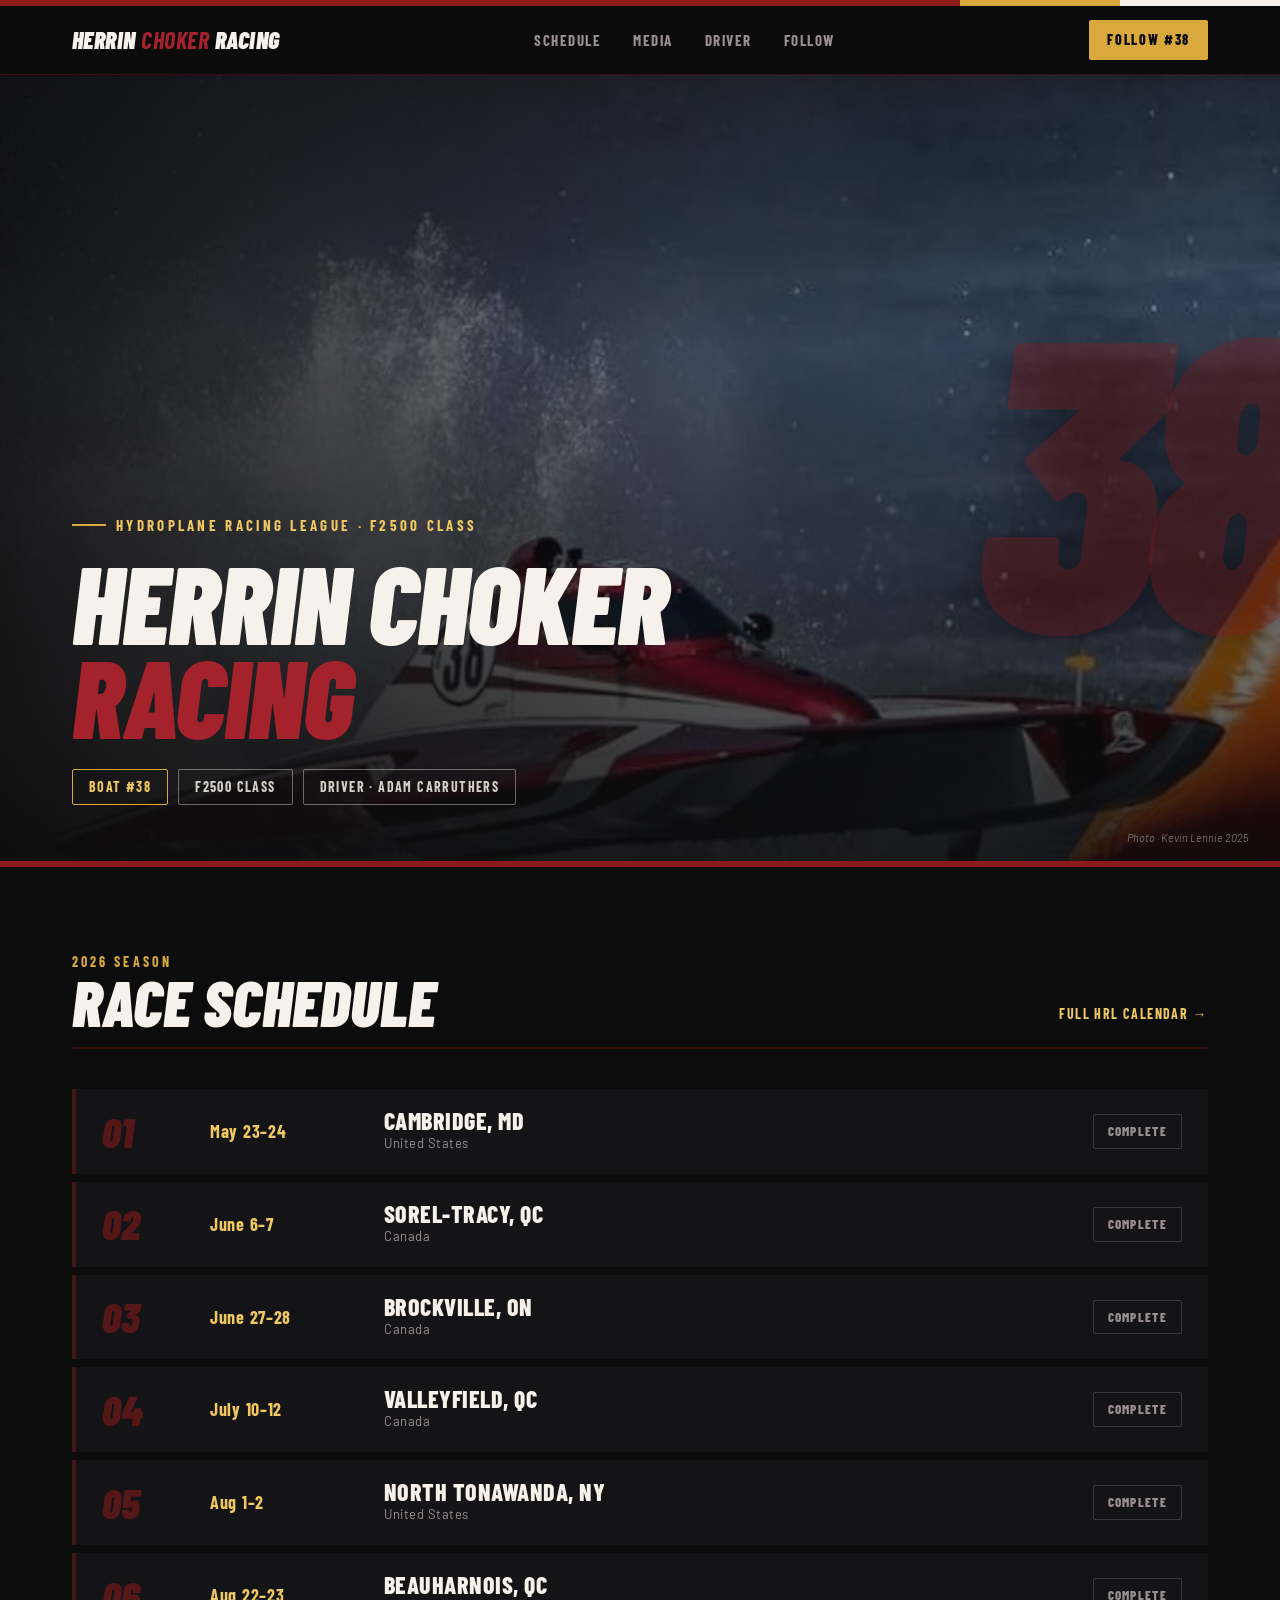
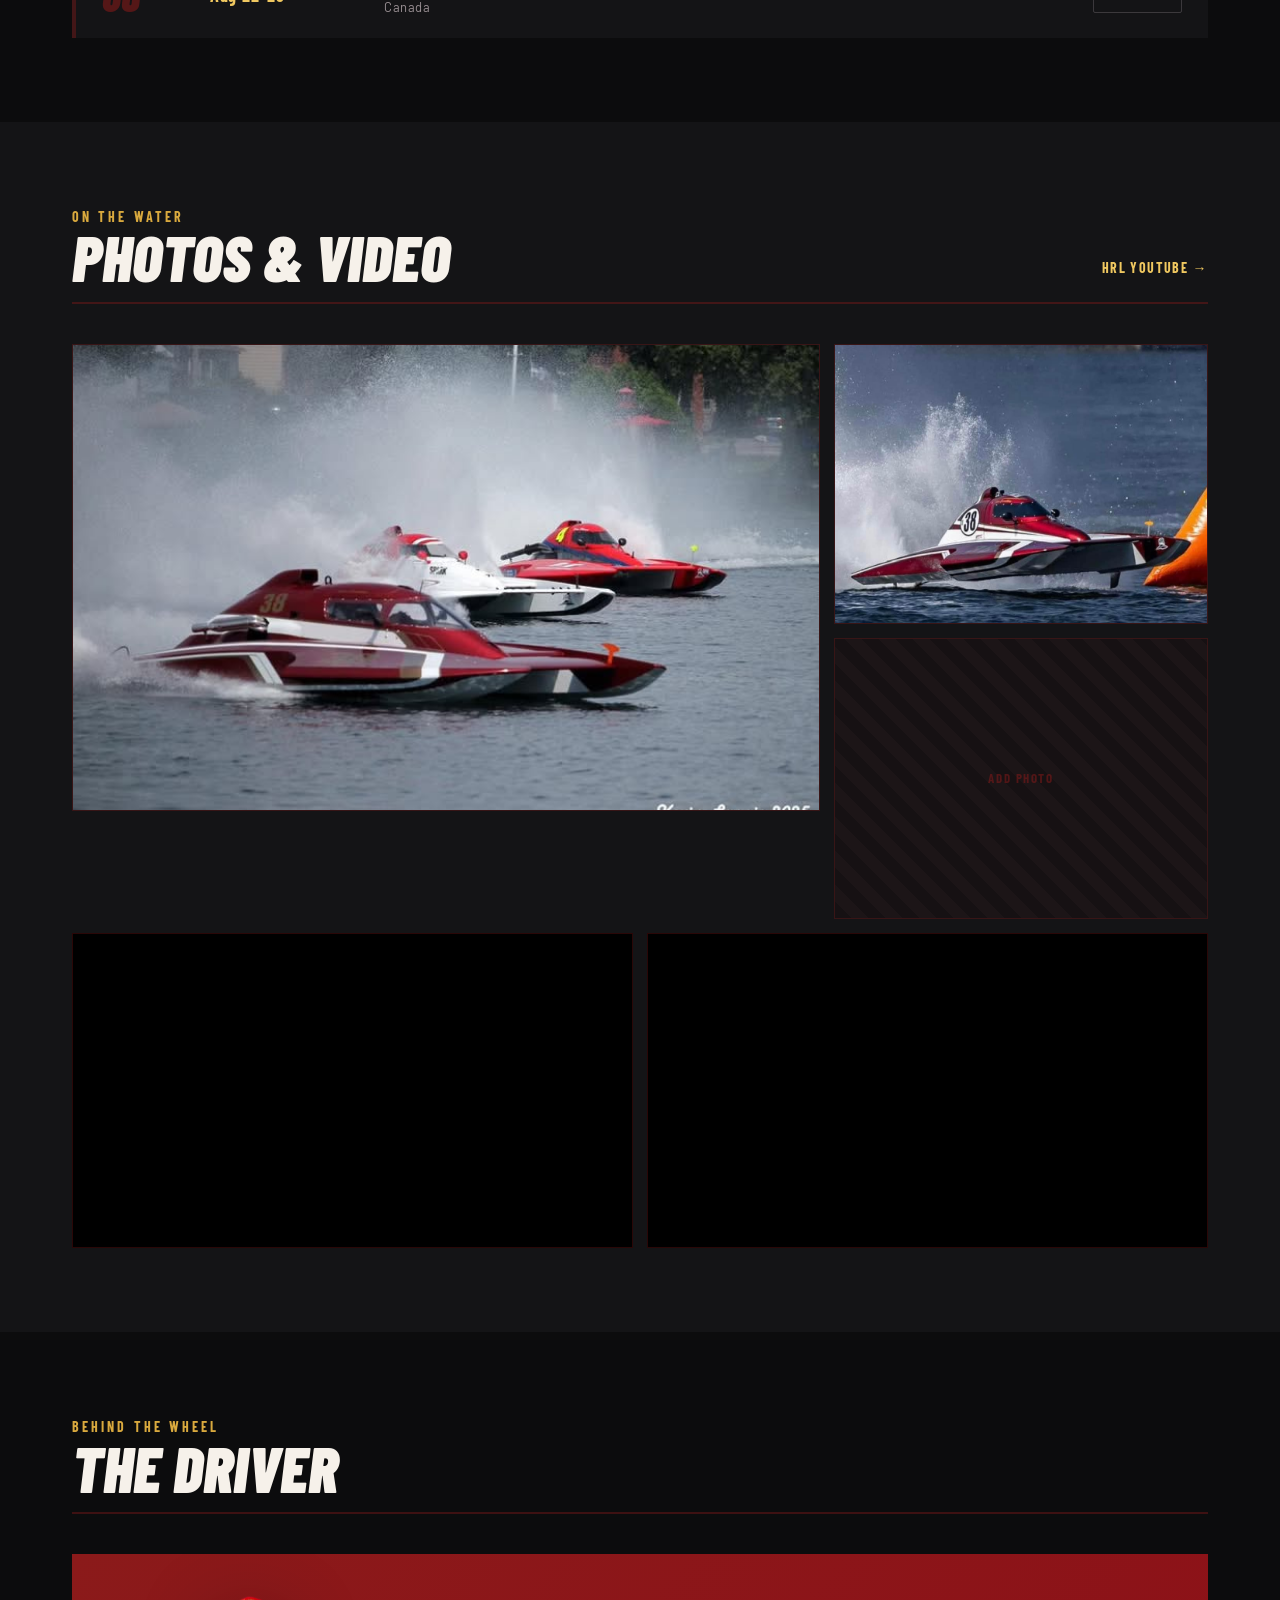
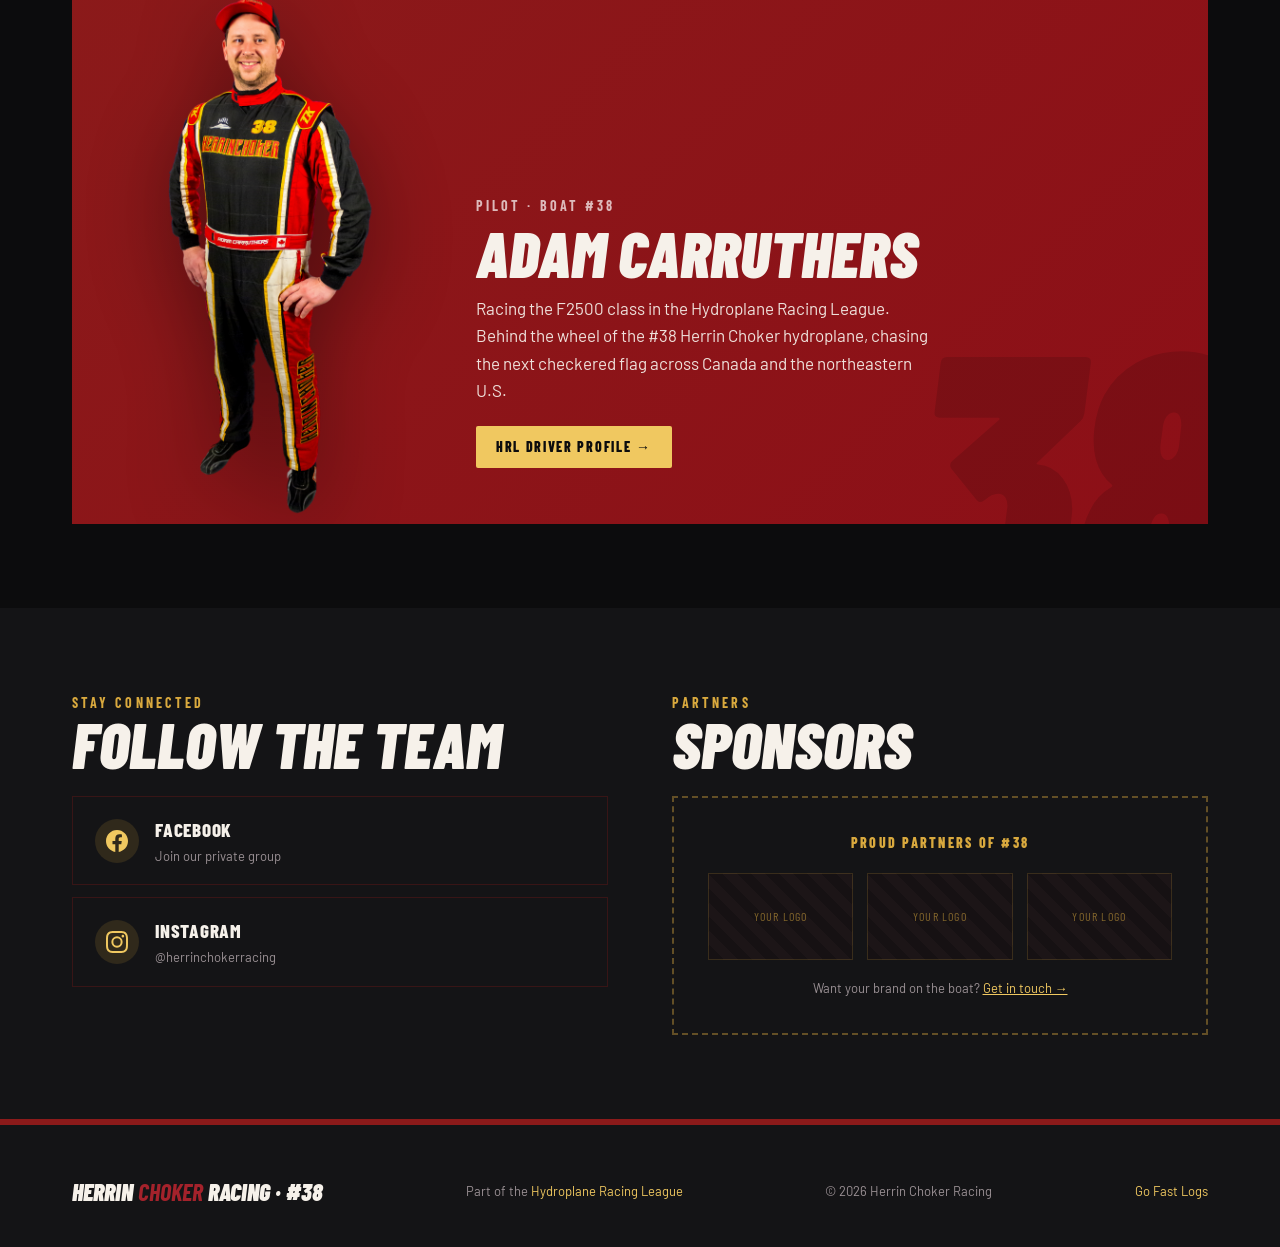
==== index.html @ 18c2d804 "Remove arrow from footer Go Fast Logs link on the team site Co-Authored-By: Claude Opus 4.8 <noreply" ====
<!DOCTYPE html>
<html lang="en">
<head>
<meta charset="UTF-8">
<meta name="viewport" content="width=device-width, initial-scale=1.0">
<meta name="description" content="Herrin Choker Racing — Boat #38, F2500 class hydroplane racing in the Hydroplane Racing League. Driver: Adam Carruthers.">
<title>Herrin Choker Racing — #38</title>
<link rel="preconnect" href="https://fonts.googleapis.com">
<link rel="preconnect" href="https://fonts.gstatic.com" crossorigin>
<link href="https://fonts.googleapis.com/css2?family=Barlow+Condensed:ital,wght@0,400;0,600;0,700;0,800;0,900;1,700;1,900&family=Barlow:wght@400;500;600;700&display=swap" rel="stylesheet">
<link rel="stylesheet" href="css/style.css">
</head>
<body>

<div class="flash"><i class="a"></i><i class="b"></i><i class="c"></i></div>

<nav>
  <div class="nav-in">
    <a href="#" class="logo">Herrin <b>Choker</b> Racing</a>
    <ul class="nav-links">
      <li><a href="#schedule">Schedule</a></li>
      <li><a href="#media">Media</a></li>
      <li><a href="#driver">Driver</a></li>
      <li><a href="#follow">Follow</a></li>
    </ul>
    <div class="nav-right">
      <a href="#follow" class="nav-cta">Follow #38</a>
      <button class="nav-burger" aria-label="Menu" aria-expanded="false">
        <span></span><span></span><span></span>
      </button>
    </div>
  </div>
</nav>

<!-- HERO -->
<header class="hero" data-screen-label="Hero">
  <div class="hero-img"></div>
  <div class="hero-num cond">38</div>
  <div class="hero-in">
    <p class="eyebrow">Hydroplane Racing League · F2500 Class</p>
    <h1 class="hero-title cond">Herrin Choker<br><span class="l2">Racing</span></h1>
    <div class="hero-tags">
      <span class="tag g">Boat #38</span>
      <span class="tag w">F2500 Class</span>
      <span class="tag w">Driver · Adam Carruthers</span>
    </div>
  </div>
  <span class="credit">Photo · Kevin Lennie 2025</span>
</header>

<!-- NEXT RACE BAR — populated by js/main.js from the schedule below -->
<div class="nextbar" hidden>
  <div class="nextbar-in">
    <span class="lbl">Race Weekend</span>
    <span class="race cond" data-nextbar="race"></span>
    <span class="when cond" data-nextbar="when"></span>
    <span class="live"><span class="dot"></span><span data-nextbar="status">Live Now</span></span>
  </div>
</div>

<!-- SCHEDULE -->
<section id="schedule" data-screen-label="Schedule">
  <div class="wrap">
    <div class="sec-head">
      <div>
        <div class="sec-kicker">2026 Season</div>
        <h2 class="sec-title cond">Race Schedule</h2>
      </div>
      <a href="https://hrlhydroplane.com/en/calendrier/" target="_blank" class="sec-link">Full HRL Calendar →</a>
    </div>
    <div class="sched">
      <div class="row" data-start="2026-05-23" data-end="2026-05-24" data-city="Cambridge, MD" data-region="United States">
        <span class="rnum cond">01</span>
        <span class="rdate cond">May 23–24</span>
        <div><div class="rcity cond">Cambridge, MD</div><div class="rregion">United States</div></div>
        <span class="rbadge b-done">Complete</span>
      </div>
      <div class="row" data-start="2026-06-06" data-end="2026-06-07" data-city="Sorel-Tracy Grand Prix" data-region="Québec, Canada">
        <span class="rnum cond">02</span>
        <span class="rdate cond">June 6–7</span>
        <div><div class="rcity cond">Sorel-Tracy, QC</div><div class="rregion">Canada</div></div>
        <span class="rbadge b-up">Upcoming</span>
      </div>
      <div class="row" data-start="2026-06-27" data-end="2026-06-28" data-city="Brockville, ON" data-region="Canada">
        <span class="rnum cond">03</span>
        <span class="rdate cond">June 27–28</span>
        <div><div class="rcity cond">Brockville, ON</div><div class="rregion">Canada</div></div>
        <span class="rbadge b-up">Upcoming</span>
      </div>
      <div class="row" data-start="2026-07-10" data-end="2026-07-12" data-city="Valleyfield, QC" data-region="Canada">
        <span class="rnum cond">04</span>
        <span class="rdate cond">July 10–12</span>
        <div><div class="rcity cond">Valleyfield, QC</div><div class="rregion">Canada</div></div>
        <span class="rbadge b-up">Upcoming</span>
      </div>
      <div class="row" data-start="2026-08-01" data-end="2026-08-02" data-city="North Tonawanda, NY" data-region="United States">
        <span class="rnum cond">05</span>
        <span class="rdate cond">Aug 1–2</span>
        <div><div class="rcity cond">North Tonawanda, NY</div><div class="rregion">United States</div></div>
        <span class="rbadge b-up">Upcoming</span>
      </div>
      <div class="row" data-start="2026-08-22" data-end="2026-08-23" data-city="Beauharnois, QC" data-region="Canada">
        <span class="rnum cond">06</span>
        <span class="rdate cond">Aug 22–23</span>
        <div><div class="rcity cond">Beauharnois, QC</div><div class="rregion">Canada</div></div>
        <span class="rbadge b-up">Upcoming</span>
      </div>
    </div>
  </div>
</section>

<!-- MEDIA -->
<section id="media" style="background:var(--ink);" data-screen-label="Media">
  <div class="wrap">
    <div class="sec-head">
      <div>
        <div class="sec-kicker">On The Water</div>
        <h2 class="sec-title cond">Photos &amp; Video</h2>
      </div>
      <a href="https://www.youtube.com/@HydroplaneRacingLeague" target="_blank" class="sec-link">HRL YouTube →</a>
    </div>
    <div class="media-grid">
      <div class="frame big">
        <img src="images/photo1.jpg" alt="Boat #38 racing">
      </div>
      <div class="stack">
        <div class="frame sm"><img src="images/photo2.jpg" alt="Boat #38 airborne"></div>
        <div class="frame sm"><div class="ph">Add Photo</div></div>
      </div>
    </div>
    <div class="vids">
      <div class="vid"><iframe src="https://www.youtube.com/embed/cHhYoKfPl_M" title="HRL 2025 Recap" allowfullscreen loading="lazy"></iframe></div>
      <div class="vid"><iframe src="https://www.youtube.com/embed/I7REflkUfHI" title="HRL 2025 Highlights" allowfullscreen loading="lazy"></iframe></div>
    </div>
  </div>
</section>

<!-- DRIVER -->
<section id="driver" data-screen-label="Driver">
  <div class="wrap">
    <div class="sec-head">
      <div>
        <div class="sec-kicker">Behind The Wheel</div>
        <h2 class="sec-title cond">The Driver</h2>
      </div>
    </div>
    <div class="driver">
      <div class="driver-photo"><img src="images/Adam-Carruthers.png" alt="Adam Carruthers"></div>
      <div class="driver-info">
        <div class="dk">Pilot · Boat #38</div>
        <div class="dn cond">Adam Carruthers</div>
        <p>Racing the F2500 class in the Hydroplane Racing League. Behind the wheel of the #38 Herrin Choker hydroplane, chasing the next checkered flag across Canada and the northeastern U.S.</p>
        <a href="https://hrlhydroplane.com/en/les-pilotes/adam-carruthers/" target="_blank" class="dlink">HRL Driver Profile →</a>
      </div>
    </div>
  </div>
</section>

<!-- FOLLOW + SPONSORS -->
<section id="follow" style="background:var(--ink);" data-screen-label="Follow">
  <div class="wrap">
    <div class="split">
      <div>
        <div class="sec-kicker">Stay Connected</div>
        <h2 class="sec-title cond" style="margin-bottom:24px;">Follow The Team</h2>
        <div class="social-cards">
          <a href="https://www.facebook.com/groups/2176776669021688" target="_blank" class="scard">
            <span class="sico"><svg width="22" height="22" viewBox="0 0 24 24" fill="#f0c860"><path d="M24 12.073c0-6.627-5.373-12-12-12s-12 5.373-12 12c0 5.99 4.388 10.954 10.125 11.854v-8.385H7.078v-3.47h3.047V9.43c0-3.007 1.792-4.669 4.533-4.669 1.312 0 2.686.235 2.686.235v2.953H15.83c-1.491 0-1.956.925-1.956 1.874v2.25h3.328l-.532 3.47h-2.796v8.385C19.612 23.027 24 18.062 24 12.073z"/></svg></span>
            <div><div class="sname">Facebook</div><div class="scta">Join our private group</div></div>
          </a>
          <a href="https://www.instagram.com/herrinchokerracing/" target="_blank" class="scard">
            <span class="sico"><svg width="22" height="22" viewBox="0 0 24 24" fill="#f0c860"><path d="M12 2.163c3.204 0 3.584.012 4.85.07 3.252.148 4.771 1.691 4.919 4.919.058 1.265.069 1.645.069 4.849 0 3.205-.012 3.584-.069 4.849-.149 3.225-1.664 4.771-4.919 4.919-1.266.058-1.644.07-4.85.07-3.204 0-3.584-.012-4.849-.07-3.26-.149-4.771-1.699-4.919-4.92-.058-1.265-.07-1.644-.07-4.849 0-3.204.013-3.583.07-4.849.149-3.227 1.664-4.771 4.919-4.919 1.266-.057 1.645-.069 4.849-.069zM12 0C8.741 0 8.333.014 7.053.072 2.695.272.273 2.69.073 7.052.014 8.333 0 8.741 0 12c0 3.259.014 3.668.072 4.948.2 4.358 2.618 6.78 6.98 6.98C8.333 23.986 8.741 24 12 24c3.259 0 3.668-.014 4.948-.072 4.354-.2 6.782-2.618 6.979-6.98.059-1.28.073-1.689.073-4.948 0-3.259-.014-3.667-.072-4.947-.196-4.354-2.617-6.78-6.979-6.98C15.668.014 15.259 0 12 0zm0 5.838a6.162 6.162 0 100 12.324 6.162 6.162 0 000-12.324zM12 16a4 4 0 110-8 4 4 0 010 8zm6.406-11.845a1.44 1.44 0 100 2.881 1.44 1.44 0 000-2.881z"/></svg></span>
            <div><div class="sname">Instagram</div><div class="scta">@herrinchokerracing</div></div>
          </a>
        </div>
      </div>
      <div>
        <div class="sec-kicker">Partners</div>
        <h2 class="sec-title cond" style="margin-bottom:24px;">Sponsors</h2>
        <div class="sponsor-box">
          <div class="sk">Proud Partners of #38</div>
          <div class="sponsor-slots">
            <div class="slot">Your Logo</div>
            <div class="slot">Your Logo</div>
            <div class="slot">Your Logo</div>
          </div>
          <p class="sp-note">Want your brand on the boat? <a href="#follow">Get in touch →</a></p>
        </div>
      </div>
    </div>
  </div>
</section>

<footer>
  <div class="wrap foot">
    <div class="fl cond">Herrin <b>Choker</b> Racing · #38</div>
    <div class="fm">Part of the <a href="https://hrlhydroplane.com/en/" target="_blank">Hydroplane Racing League</a></div>
    <div class="fm">© 2026 Herrin Choker Racing</div>
    <div class="fm"><a href="/log/" title="Go Fast Logs — boat #38 ECU data">Go Fast Logs</a></div>
  </div>
</footer>

<script src="js/main.js" defer></script>
</body>
</html>
---- css/style.css ----
:root{
  --red:#8b1a1a;
  --red-bright:#a4222b;
  --black:#0c0c0d;
  --ink:#141416;
  --gold:#d9a93e;
  --gold-lt:#f0c860;
  --cream:#f6f1ea;
  --muted:#9a9094;
}
*,*::before,*::after{box-sizing:border-box;margin:0;padding:0;}
html{scroll-behavior:smooth;}
body{background:var(--black);color:var(--cream);font-family:'Barlow',sans-serif;font-size:16px;line-height:1.6;overflow-x:hidden;}
.cond{font-family:'Barlow Condensed',sans-serif;}
img{display:block;max-width:100%;}
a{color:inherit;}
.wrap{max-width:1200px;margin:0 auto;padding:0 32px;}

/* speed-stripe accent used throughout */
.flash{height:6px;display:flex;}
.flash i{display:block;}
.flash .a{background:var(--red);flex:6;}
.flash .b{background:var(--gold);flex:1;}
.flash .c{background:var(--cream);flex:1;}

/* ── NAV ── */
nav{position:sticky;top:0;z-index:50;background:rgba(12,12,13,.82);backdrop-filter:blur(12px);border-bottom:1px solid rgba(139,26,26,.35);}
.nav-in{max-width:1200px;margin:0 auto;padding:0 32px;height:68px;display:flex;align-items:center;justify-content:space-between;}
.logo{font-family:'Barlow Condensed',sans-serif;font-weight:900;font-style:italic;font-size:24px;letter-spacing:.02em;text-transform:uppercase;text-decoration:none;color:var(--cream);}
.logo b{color:var(--red-bright);}
.nav-links{display:flex;gap:4px;list-style:none;}
.nav-links a{font-family:'Barlow Condensed',sans-serif;font-weight:700;font-size:15px;letter-spacing:.1em;text-transform:uppercase;color:var(--muted);text-decoration:none;padding:8px 14px;transition:color .15s;}
.nav-links a:hover{color:var(--gold-lt);}
.nav-right{display:flex;align-items:center;gap:14px;}
.nav-cta{font-family:'Barlow Condensed',sans-serif;font-weight:800;font-size:14px;letter-spacing:.12em;text-transform:uppercase;color:var(--black);background:var(--gold);padding:9px 18px;border-radius:2px;text-decoration:none;}

/* ── HAMBURGER ── */
.nav-burger{display:none;flex-direction:column;justify-content:center;gap:5px;background:none;border:none;cursor:pointer;padding:4px 2px;flex-shrink:0;}
.nav-burger span{display:block;width:24px;height:2px;background:var(--cream);border-radius:1px;transition:opacity .2s,transform .25s;transform-origin:center;}
nav.nav-open .nav-burger span:nth-child(1){transform:translateY(7px) rotate(45deg);}
nav.nav-open .nav-burger span:nth-child(2){opacity:0;}
nav.nav-open .nav-burger span:nth-child(3){transform:translateY(-7px) rotate(-45deg);}

/* ── HERO ── */
.hero{position:relative;min-height:88vh;display:flex;align-items:flex-end;overflow:hidden;border-bottom:6px solid var(--red);}
.hero-img{position:absolute;inset:0;background:url('../images/photo2.jpg') center 38%/cover;}
.hero-img::after{content:"";position:absolute;inset:0;background:linear-gradient(180deg,rgba(12,12,13,.55) 0%,rgba(12,12,13,.15) 35%,rgba(12,12,13,.85) 100%);}
.hero-img::before{content:"";position:absolute;inset:0;background:linear-gradient(90deg,rgba(12,12,13,.9) 0%,rgba(12,12,13,.25) 55%,transparent 100%);z-index:1;}
.hero-num{position:absolute;right:-2vw;top:50%;transform:translateY(-50%);font-family:'Barlow Condensed',sans-serif;font-style:italic;font-weight:900;font-size:46vh;line-height:.7;color:rgba(139,26,26,.32);z-index:1;letter-spacing:-.04em;text-shadow:0 0 60px rgba(0,0,0,.5);}
.hero-in{position:relative;z-index:2;width:100%;max-width:1200px;margin:0 auto;padding:0 32px 56px;}
.eyebrow{display:inline-flex;align-items:center;gap:10px;font-family:'Barlow Condensed',sans-serif;font-weight:700;font-size:15px;letter-spacing:.22em;text-transform:uppercase;color:var(--gold-lt);margin-bottom:18px;}
.eyebrow::before{content:"";width:34px;height:2px;background:var(--gold);}
.hero-title{font-family:'Barlow Condensed',sans-serif;font-weight:900;font-style:italic;font-size:clamp(56px,8.5vw,128px);line-height:.86;text-transform:uppercase;letter-spacing:-.01em;}
.hero-title .l2{color:var(--red-bright);}
.hero-tags{display:flex;gap:10px;flex-wrap:wrap;margin-top:26px;}
.tag{font-family:'Barlow Condensed',sans-serif;font-weight:700;font-size:14px;letter-spacing:.1em;text-transform:uppercase;padding:6px 16px;border:1.5px solid;border-radius:2px;}
.tag.g{border-color:var(--gold);color:var(--gold-lt);}
.tag.w{border-color:rgba(246,241,234,.4);color:rgba(246,241,234,.85);}
.credit{position:absolute;right:32px;bottom:14px;z-index:2;font-size:11px;font-style:italic;color:rgba(246,241,234,.45);}

/* ── NEXT RACE BAR ── */
.nextbar{background:var(--red);color:var(--cream);}
.nextbar[hidden]{display:none;}
.nextbar-in{max-width:1200px;margin:0 auto;padding:22px 32px;display:flex;align-items:center;gap:32px;flex-wrap:wrap;}
.nextbar .lbl{font-family:'Barlow Condensed',sans-serif;font-weight:800;font-size:14px;letter-spacing:.2em;text-transform:uppercase;color:rgba(255,255,255,.7);}
.nextbar .race{font-family:'Barlow Condensed',sans-serif;font-weight:900;font-style:italic;font-size:30px;text-transform:uppercase;line-height:1;}
.nextbar .when{font-family:'Barlow Condensed',sans-serif;font-weight:700;font-size:18px;letter-spacing:.04em;color:var(--gold-lt);}
.nextbar .live{margin-left:auto;display:flex;align-items:center;gap:10px;font-family:'Barlow Condensed',sans-serif;font-weight:800;font-size:14px;letter-spacing:.16em;text-transform:uppercase;background:var(--black);color:var(--cream);padding:8px 16px;border-radius:2px;}
.nextbar .live.is-next{background:rgba(0,0,0,.35);}
.nextbar .live.is-next .dot{animation:none;background:var(--gold-lt);box-shadow:none;}
.dot{width:9px;height:9px;border-radius:50%;background:var(--gold-lt);box-shadow:0 0 0 0 rgba(240,200,96,.7);animation:pulse 1.6s infinite;}
@keyframes pulse{0%{box-shadow:0 0 0 0 rgba(240,200,96,.6);}70%{box-shadow:0 0 0 10px rgba(240,200,96,0);}100%{box-shadow:0 0 0 0 rgba(240,200,96,0);}}
@media(prefers-reduced-motion:reduce){.dot{animation:none;}}

/* ── SECTION SCAFFOLD ── */
section{padding:84px 0;}
.sec-head{display:flex;align-items:flex-end;justify-content:space-between;gap:24px;margin-bottom:40px;border-bottom:2px solid rgba(139,26,26,.4);padding-bottom:16px;}
.sec-kicker{font-family:'Barlow Condensed',sans-serif;font-weight:700;font-size:14px;letter-spacing:.22em;text-transform:uppercase;color:var(--gold);}
.sec-title{font-family:'Barlow Condensed',sans-serif;font-weight:900;font-style:italic;font-size:clamp(38px,5vw,68px);line-height:.9;text-transform:uppercase;}
.sec-link{font-family:'Barlow Condensed',sans-serif;font-weight:700;font-size:14px;letter-spacing:.1em;text-transform:uppercase;color:var(--gold-lt);text-decoration:none;white-space:nowrap;padding-bottom:6px;}
.sec-link:hover{color:var(--cream);}

/* ── SCHEDULE ── */
.sched{display:flex;flex-direction:column;gap:8px;}
.row{display:grid;grid-template-columns:84px 150px 1fr auto;align-items:center;gap:24px;padding:20px 26px;background:var(--ink);border-left:4px solid rgba(139,26,26,.4);transition:transform .15s,border-color .15s,background .15s;}
.row:hover{transform:translateX(6px);border-left-color:var(--gold);background:#1b1416;}
.row.live{background:linear-gradient(90deg,rgba(139,26,26,.25),rgba(20,20,22,.4));border-left-color:var(--red-bright);}
.rnum{font-family:'Barlow Condensed',sans-serif;font-weight:900;font-style:italic;font-size:42px;line-height:.8;color:rgba(139,26,26,.55);}
.row.live .rnum{color:var(--red-bright);}
.rdate{font-family:'Barlow Condensed',sans-serif;font-weight:700;font-size:18px;letter-spacing:.04em;color:var(--gold-lt);}
.rcity{font-family:'Barlow Condensed',sans-serif;font-weight:800;font-size:24px;text-transform:uppercase;letter-spacing:.02em;line-height:1;}
.rregion{font-size:13px;color:var(--muted);letter-spacing:.04em;}
.rbadge{font-family:'Barlow Condensed',sans-serif;font-weight:800;font-size:13px;letter-spacing:.1em;text-transform:uppercase;padding:6px 14px;border-radius:2px;white-space:nowrap;}
.b-live{background:var(--red-bright);color:#fff;}
.b-up{border:1.5px solid rgba(217,169,62,.5);color:var(--gold-lt);}
.b-done{border:1.5px solid rgba(154,144,148,.3);color:var(--muted);}

/* ── MEDIA ── */
.media-grid{display:grid;grid-template-columns:2fr 1fr;gap:14px;}
.frame{position:relative;overflow:hidden;background:var(--ink);border:1px solid rgba(139,26,26,.3);}
.frame img{width:100%;height:100%;object-fit:cover;transition:transform .5s ease;}
.frame:hover img{transform:scale(1.05);}
.frame.big{aspect-ratio:16/10;}
.stack{display:grid;gap:14px;}
.frame.sm{aspect-ratio:4/3;}
.ph{display:flex;align-items:center;justify-content:center;height:100%;font-family:'Barlow Condensed',sans-serif;font-weight:700;letter-spacing:.12em;text-transform:uppercase;font-size:13px;color:rgba(139,26,26,.5);background:repeating-linear-gradient(45deg,#161113,#161113 12px,#1c1517 12px,#1c1517 24px);}
.vids{display:grid;grid-template-columns:1fr 1fr;gap:14px;margin-top:14px;}
.vid{aspect-ratio:16/9;border:1px solid rgba(139,26,26,.3);background:#000;overflow:hidden;}
.vid iframe{width:100%;height:100%;border:0;}

/* ── DRIVER ── */
.driver{display:grid;grid-template-columns:380px 1fr;gap:0;align-items:end;background:linear-gradient(135deg,var(--red) 0%,#8d0f17 100%);position:relative;overflow:hidden;}
.driver::before{content:"38";position:absolute;right:-30px;bottom:-80px;font-family:'Barlow Condensed',sans-serif;font-style:italic;font-weight:900;font-size:380px;color:rgba(0,0,0,.13);line-height:.7;}
.driver-photo{position:relative;z-index:1;align-self:end;}
.driver-photo img{width:100%;height:auto;object-fit:contain;filter:drop-shadow(0 20px 40px rgba(0,0,0,.4));}
.driver-info{position:relative;z-index:1;padding:56px 56px 56px 24px;}
.driver-info .dk{font-family:'Barlow Condensed',sans-serif;font-weight:700;font-size:14px;letter-spacing:.22em;text-transform:uppercase;color:rgba(255,255,255,.7);}
.driver-info .dn{font-family:'Barlow Condensed',sans-serif;font-weight:900;font-style:italic;font-size:clamp(44px,5vw,76px);line-height:.9;text-transform:uppercase;margin:6px 0 14px;}
.driver-info p{max-width:46ch;color:rgba(246,241,234,.92);font-size:17px;}
.driver-info .dlink{display:inline-block;margin-top:22px;font-family:'Barlow Condensed',sans-serif;font-weight:800;font-size:14px;letter-spacing:.12em;text-transform:uppercase;color:var(--black);background:var(--gold-lt);padding:10px 20px;border-radius:2px;text-decoration:none;}

/* ── SOCIAL + SPONSORS ── */
.split{display:grid;grid-template-columns:1fr 1fr;gap:64px;align-items:start;}
.social-cards{display:grid;gap:12px;margin-top:8px;}
.scard{display:flex;align-items:center;gap:16px;padding:18px 22px;background:var(--ink);border:1px solid rgba(139,26,26,.3);text-decoration:none;transition:border-color .15s,background .15s;}
.scard:hover{border-color:var(--gold);background:#1b1416;}
.sico{width:44px;height:44px;border-radius:50%;display:flex;align-items:center;justify-content:center;flex-shrink:0;background:rgba(217,169,62,.14);}
.sname{font-family:'Barlow Condensed',sans-serif;font-weight:800;font-size:19px;text-transform:uppercase;letter-spacing:.04em;}
.scta{font-size:13px;color:var(--muted);}
.sponsor-box{border:2px dashed rgba(217,169,62,.4);padding:34px;text-align:center;}
.sponsor-box .sk{font-family:'Barlow Condensed',sans-serif;font-weight:800;letter-spacing:.16em;text-transform:uppercase;color:var(--gold);font-size:14px;margin-bottom:18px;}
.sponsor-slots{display:grid;grid-template-columns:repeat(3,1fr);gap:14px;}
.slot{aspect-ratio:5/3;background:repeating-linear-gradient(45deg,#161113,#161113 10px,#1c1517 10px,#1c1517 20px);display:flex;align-items:center;justify-content:center;font-family:'Barlow Condensed',sans-serif;font-size:12px;letter-spacing:.1em;text-transform:uppercase;color:rgba(217,169,62,.55);border:1px solid rgba(217,169,62,.18);}
.sponsor-box .sp-note{margin-top:18px;font-size:13px;color:var(--muted);}
.sponsor-box .sp-note a{color:var(--gold-lt);}

/* ── FOOTER ── */
footer{border-top:6px solid var(--red);background:var(--ink);padding:48px 0 36px;}
.foot{display:flex;align-items:center;justify-content:space-between;flex-wrap:wrap;gap:18px;}
.foot .fl{font-family:'Barlow Condensed',sans-serif;font-weight:900;font-style:italic;font-size:24px;text-transform:uppercase;}
.foot .fl b{color:var(--red-bright);}
.foot .fm{font-size:13px;color:var(--muted);}
.foot .fm a{color:var(--gold-lt);text-decoration:none;}

@media(max-width:860px){
  .nav-links{display:none;}
  .nav-cta{display:none;}
  .nav-burger{display:flex;}
  nav.nav-open .nav-links{
    display:flex;flex-direction:column;position:absolute;top:68px;left:0;right:0;
    background:rgba(12,12,13,.97);backdrop-filter:blur(12px);
    border-bottom:1px solid rgba(139,26,26,.35);padding:.5rem 0 1rem;z-index:49;
  }
  nav.nav-open .nav-links li{width:100%;}
  nav.nav-open .nav-links a{display:block;padding:.7rem 32px;font-size:16px;border-bottom:1px solid rgba(139,26,26,.18);}
  nav.nav-open .nav-links li:last-child a{border-bottom:none;}
  .hero-num{font-size:34vh;right:-6vw;}
  .nextbar .live{margin-left:0;}
  .media-grid{grid-template-columns:1fr;}
  .vids{grid-template-columns:1fr;}
  .driver{grid-template-columns:1fr;}
  .driver-photo{max-width:280px;margin:0 auto;}
  .driver-info{padding:24px;}
  .split{grid-template-columns:1fr;gap:40px;}
  .row{grid-template-columns:60px 1fr auto;}
  .rdate{display:none;}
}
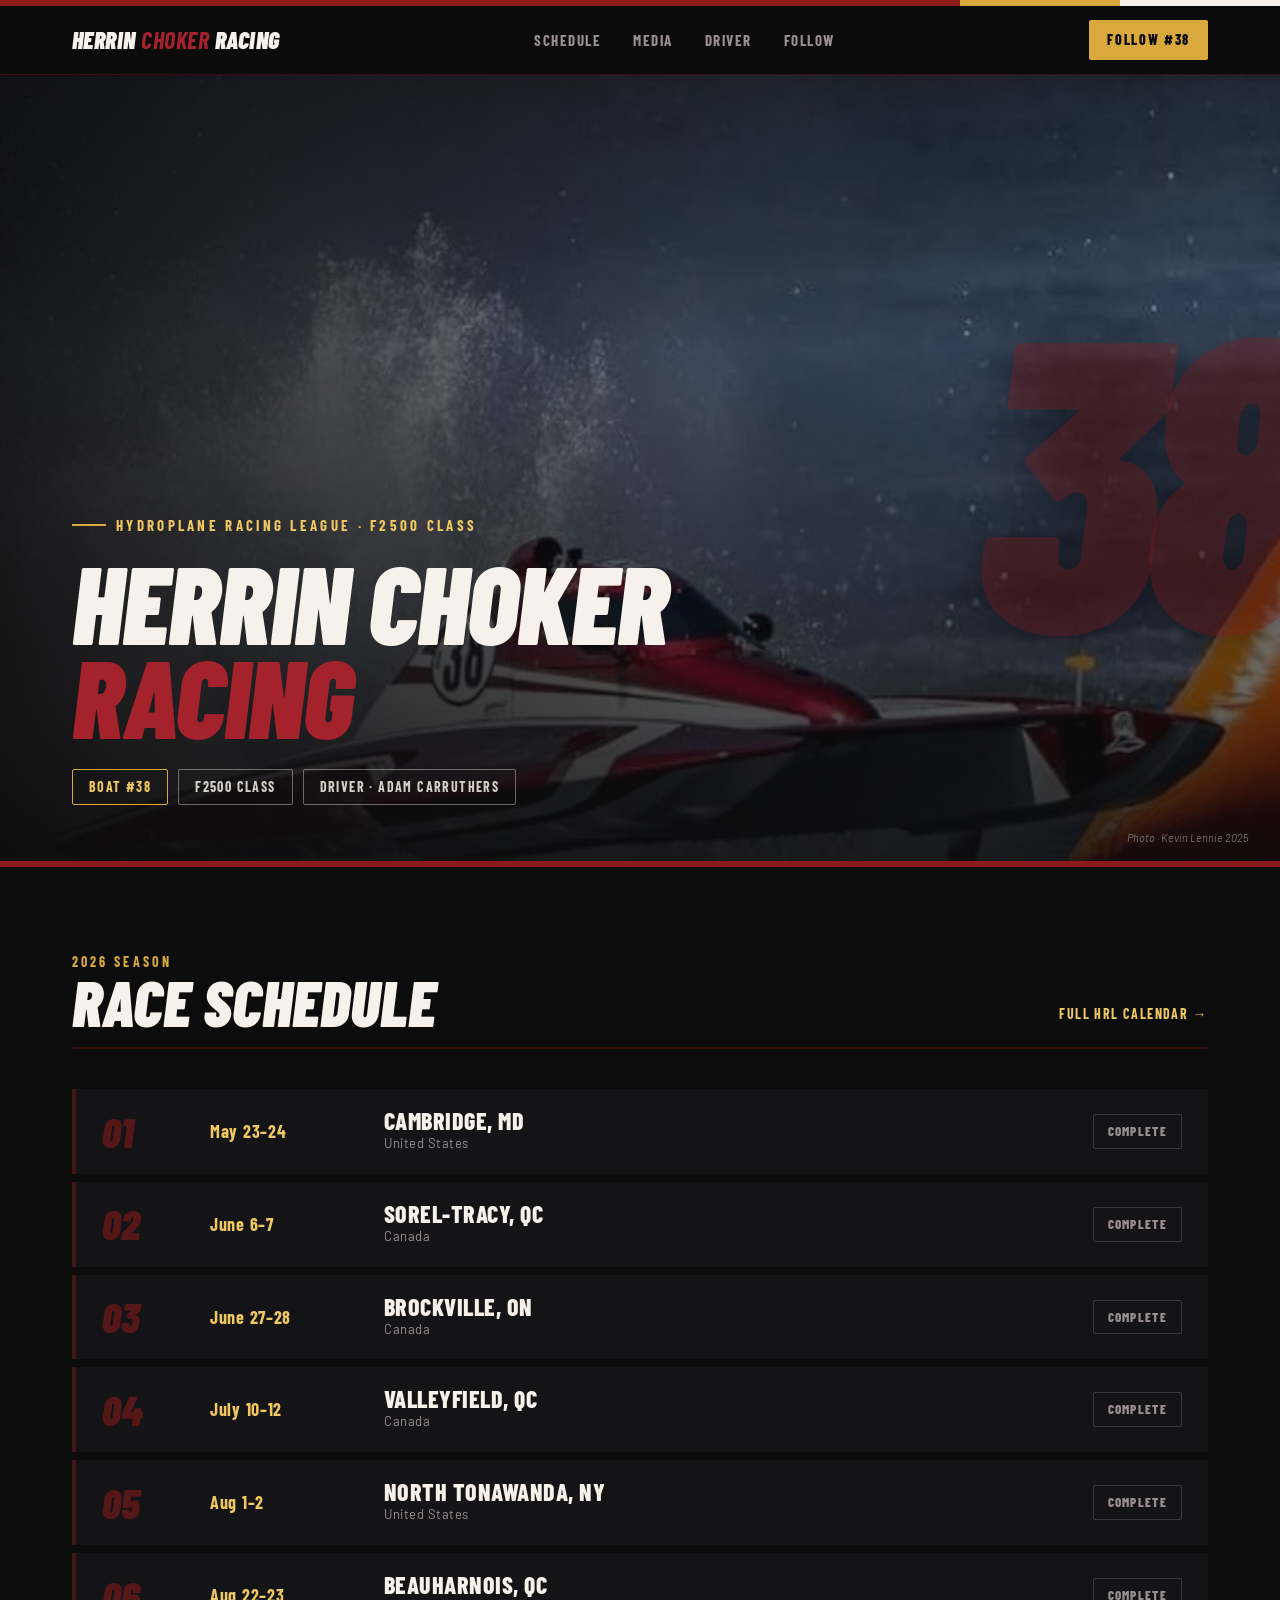
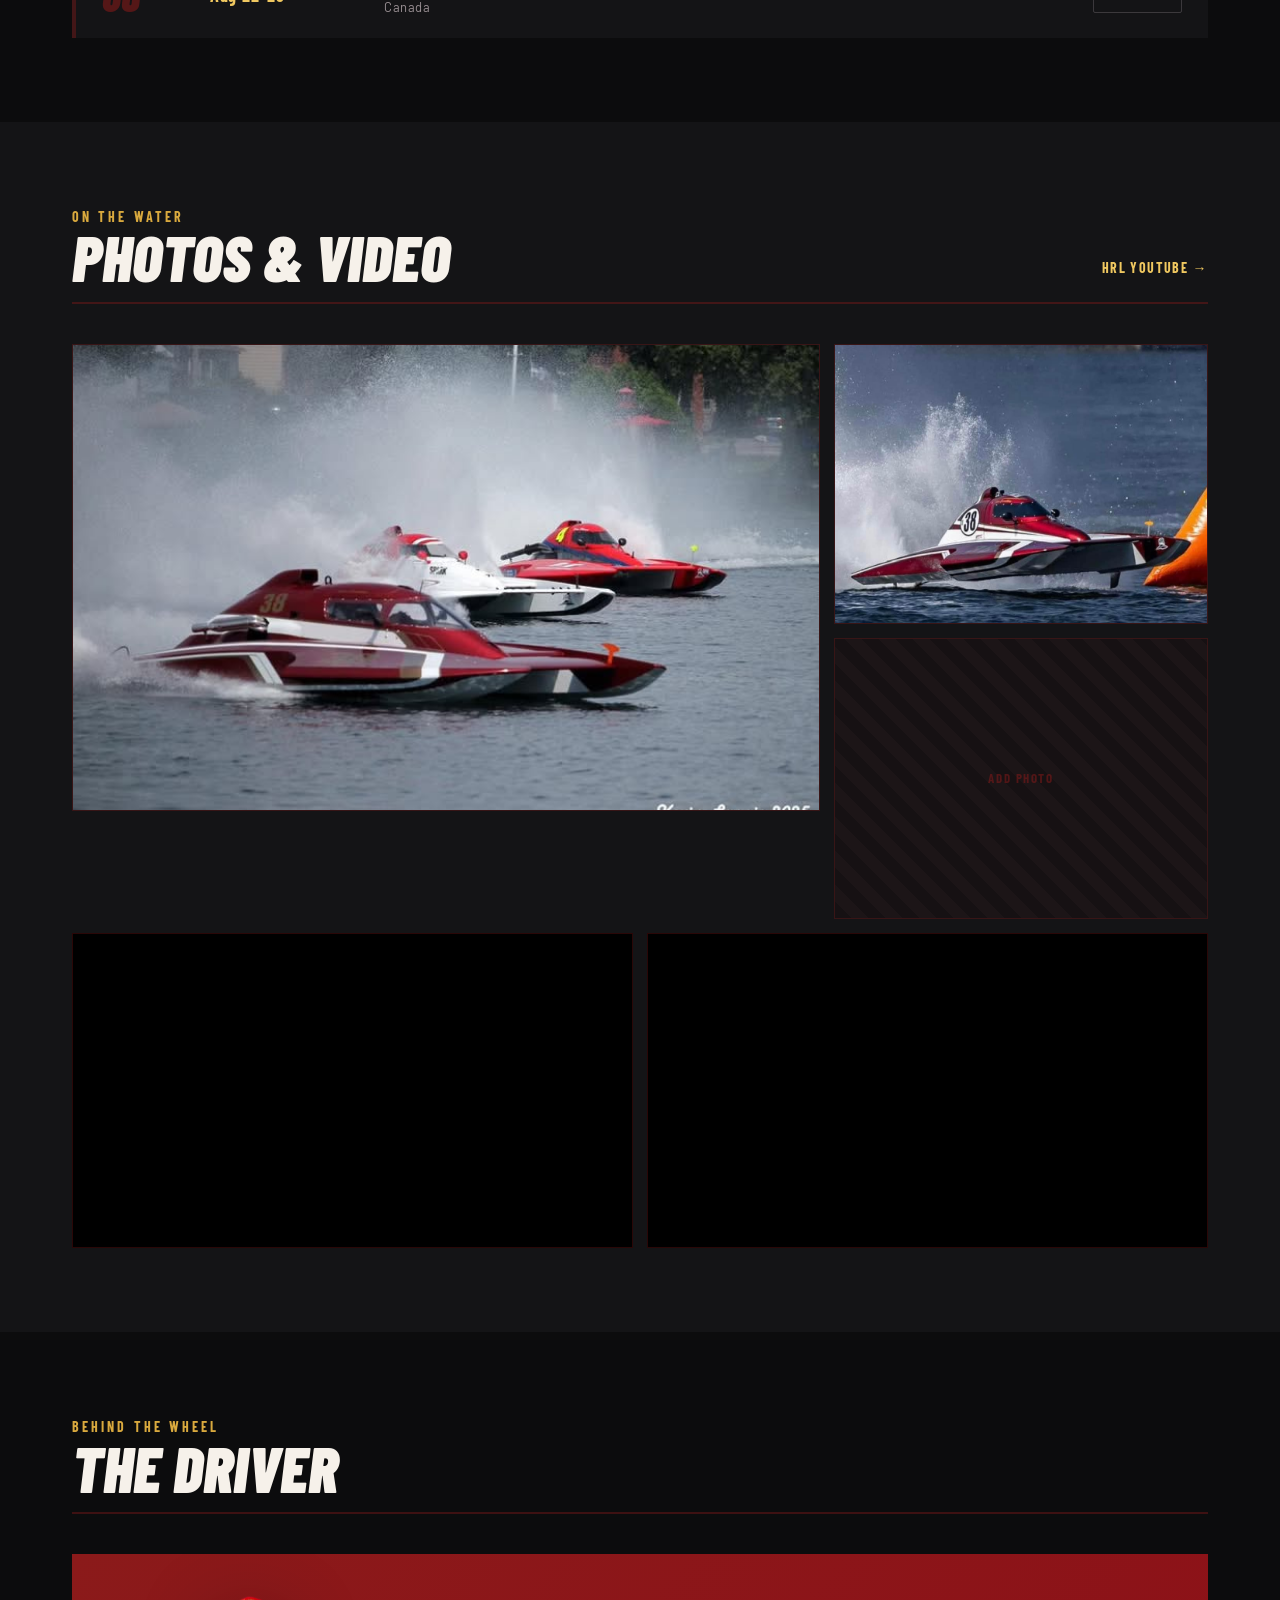
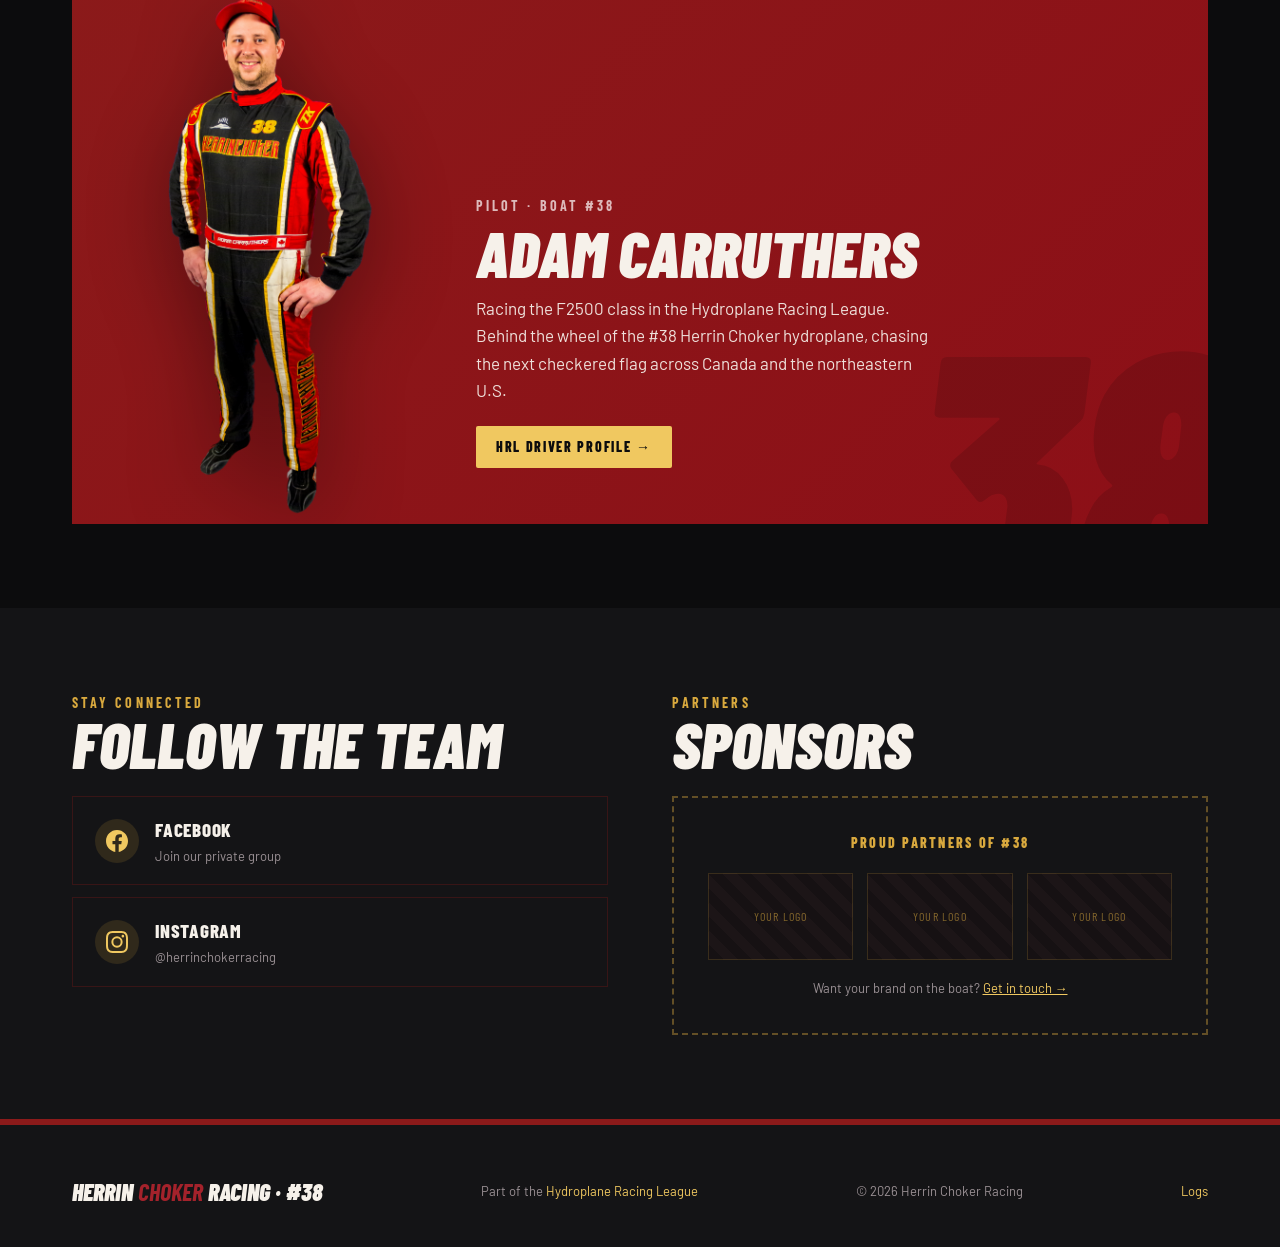
==== commit 7e5f96fa: "Rename team-site footer link to 'Logs' Co-Authored-By: Claude Opus 4.8 <noreply@anthropic.com>" ====
--- a/index.html
+++ b/index.html
@@ -196,7 +196,7 @@
     <div class="fl cond">Herrin <b>Choker</b> Racing · #38</div>
     <div class="fm">Part of the <a href="https://hrlhydroplane.com/en/" target="_blank">Hydroplane Racing League</a></div>
     <div class="fm">© 2026 Herrin Choker Racing</div>
-    <div class="fm"><a href="/log/" title="Go Fast Logs — boat #38 ECU data">Go Fast Logs</a></div>
+    <div class="fm"><a href="/log/" title="Go Fast Logs — boat #38 ECU data">Logs</a></div>
   </div>
 </footer>
 
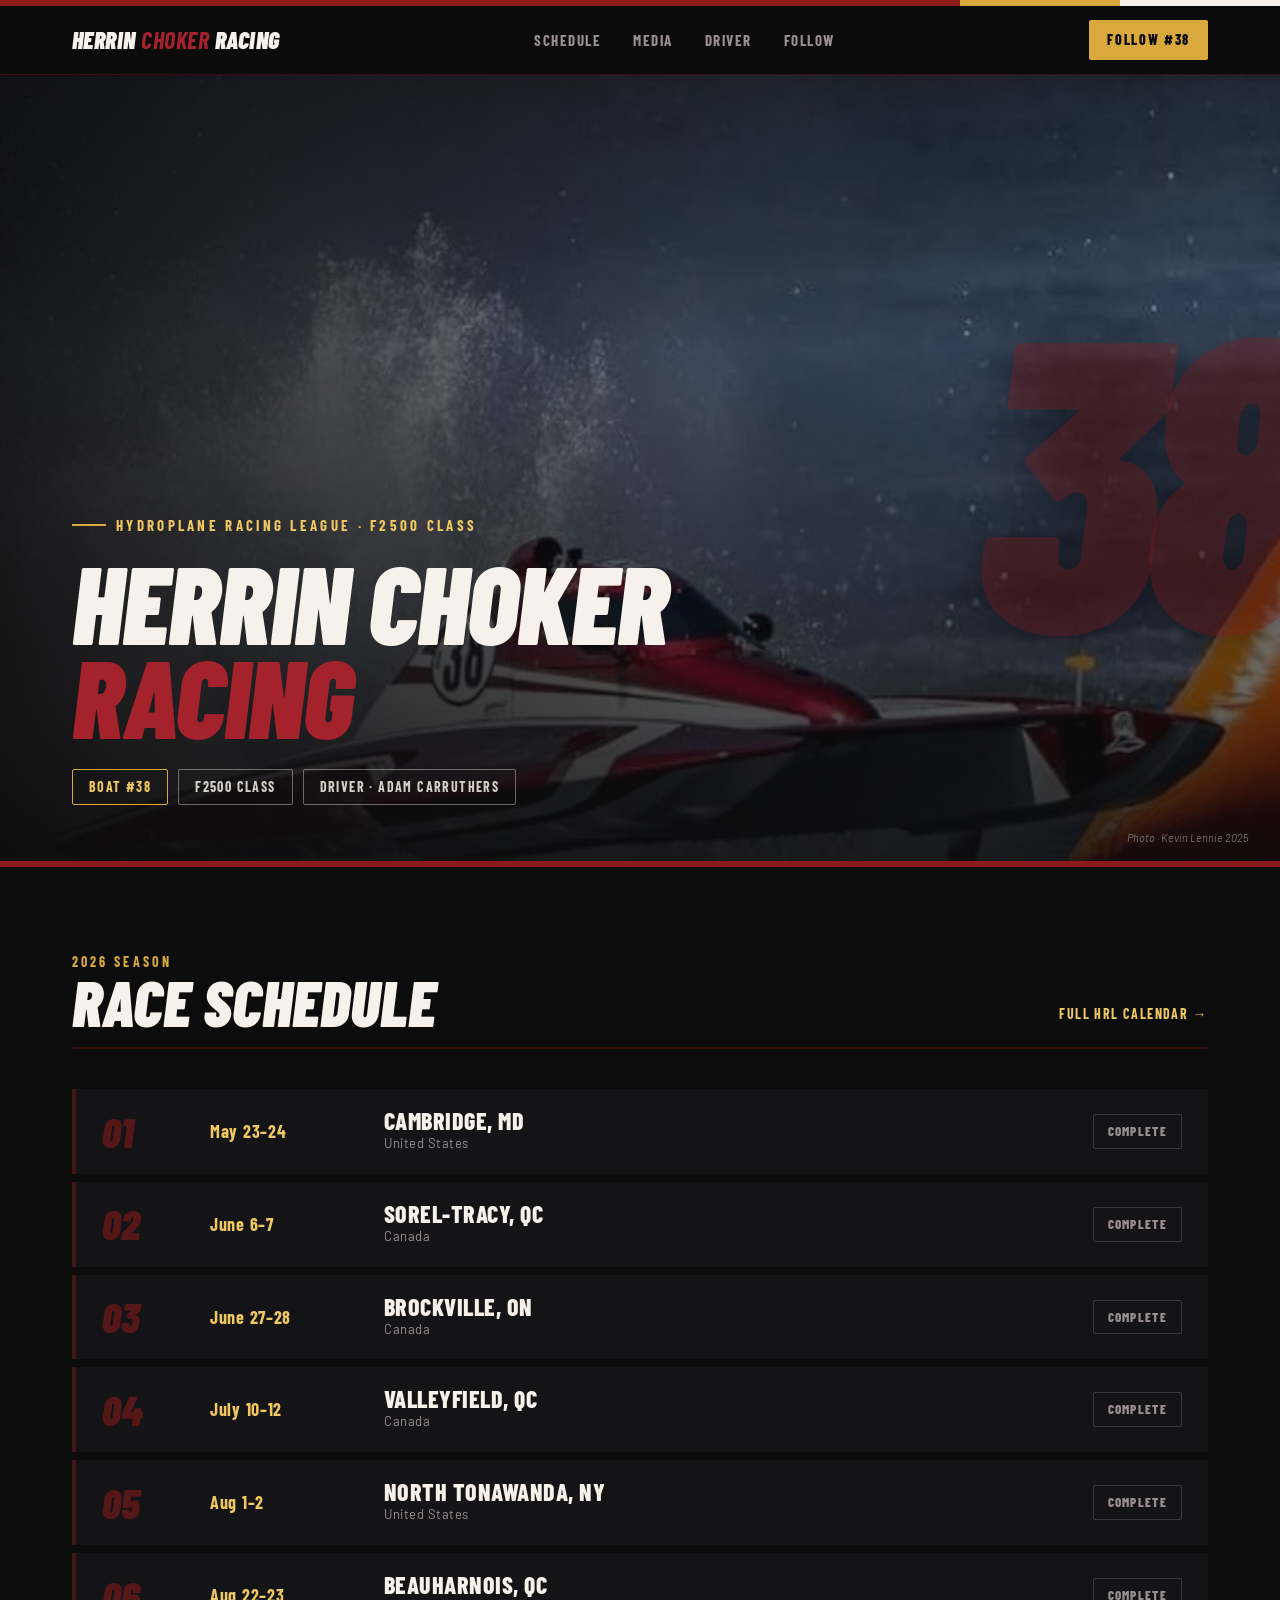
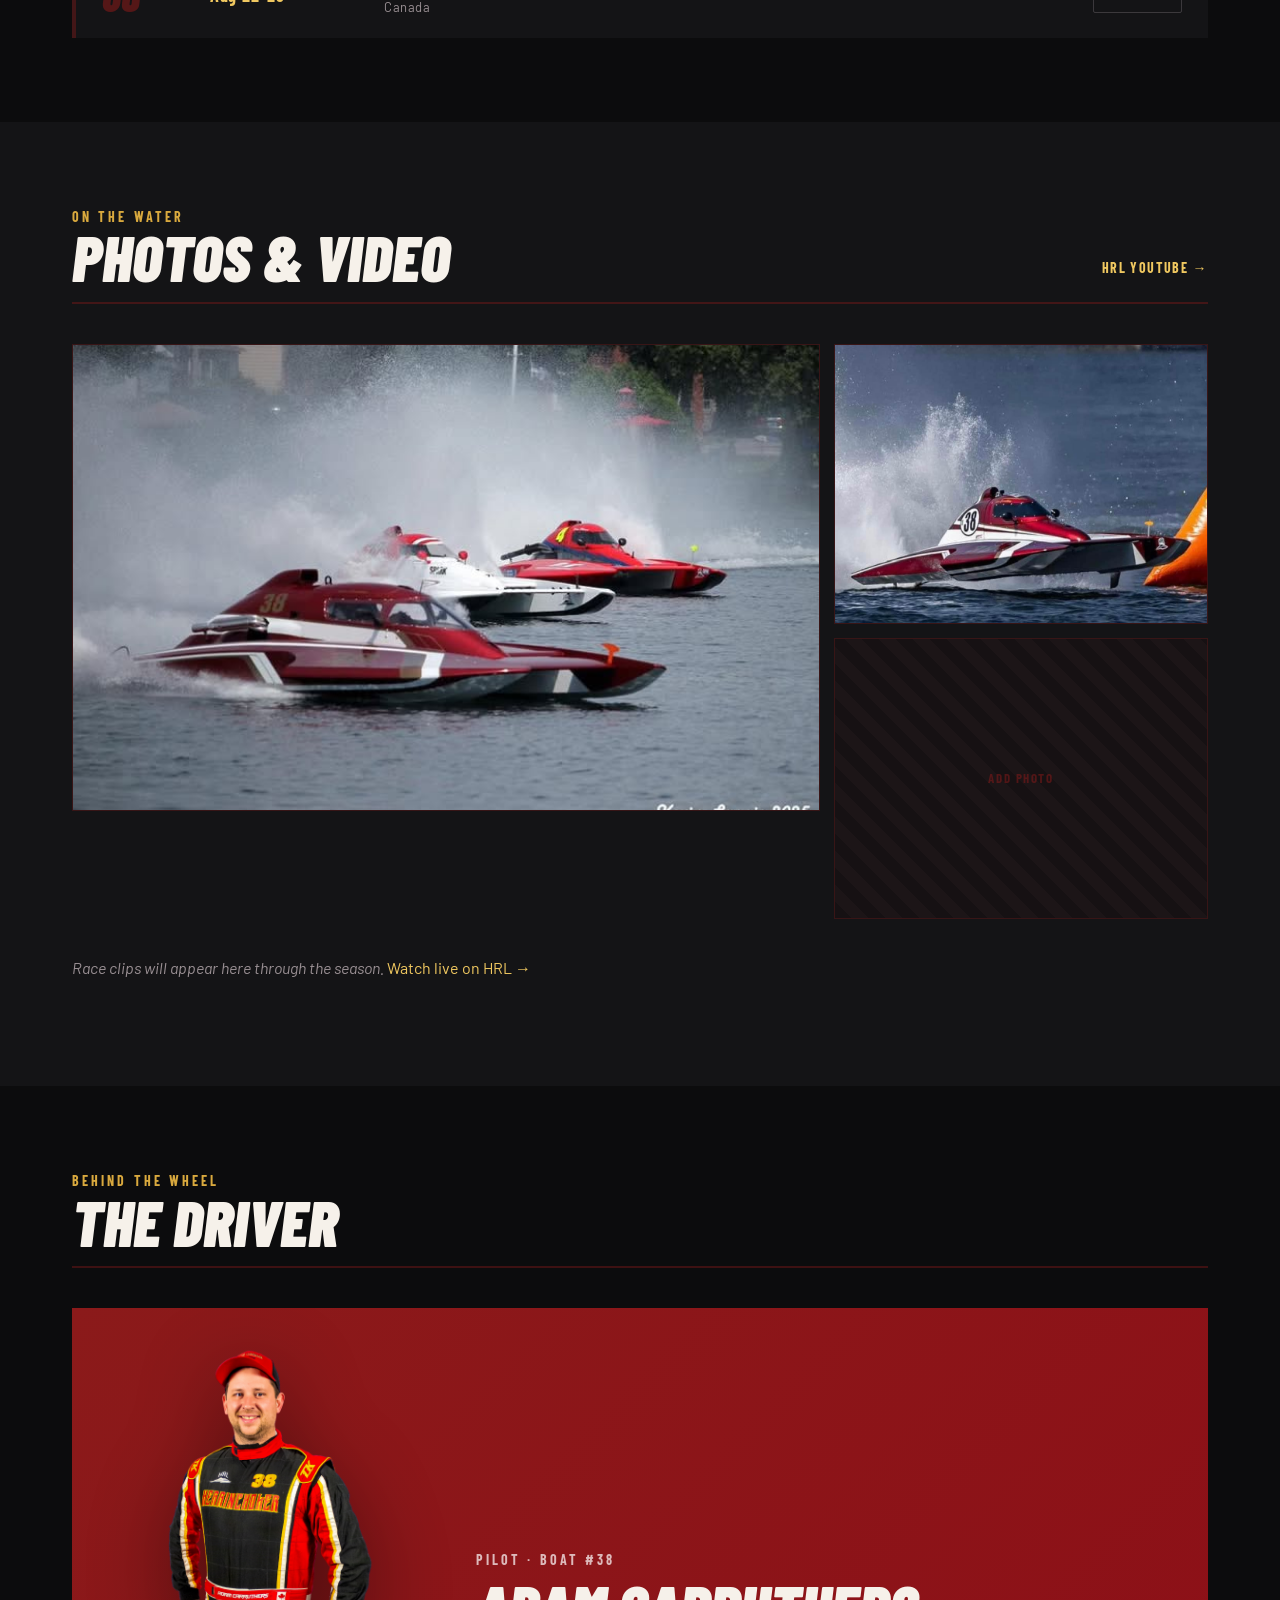
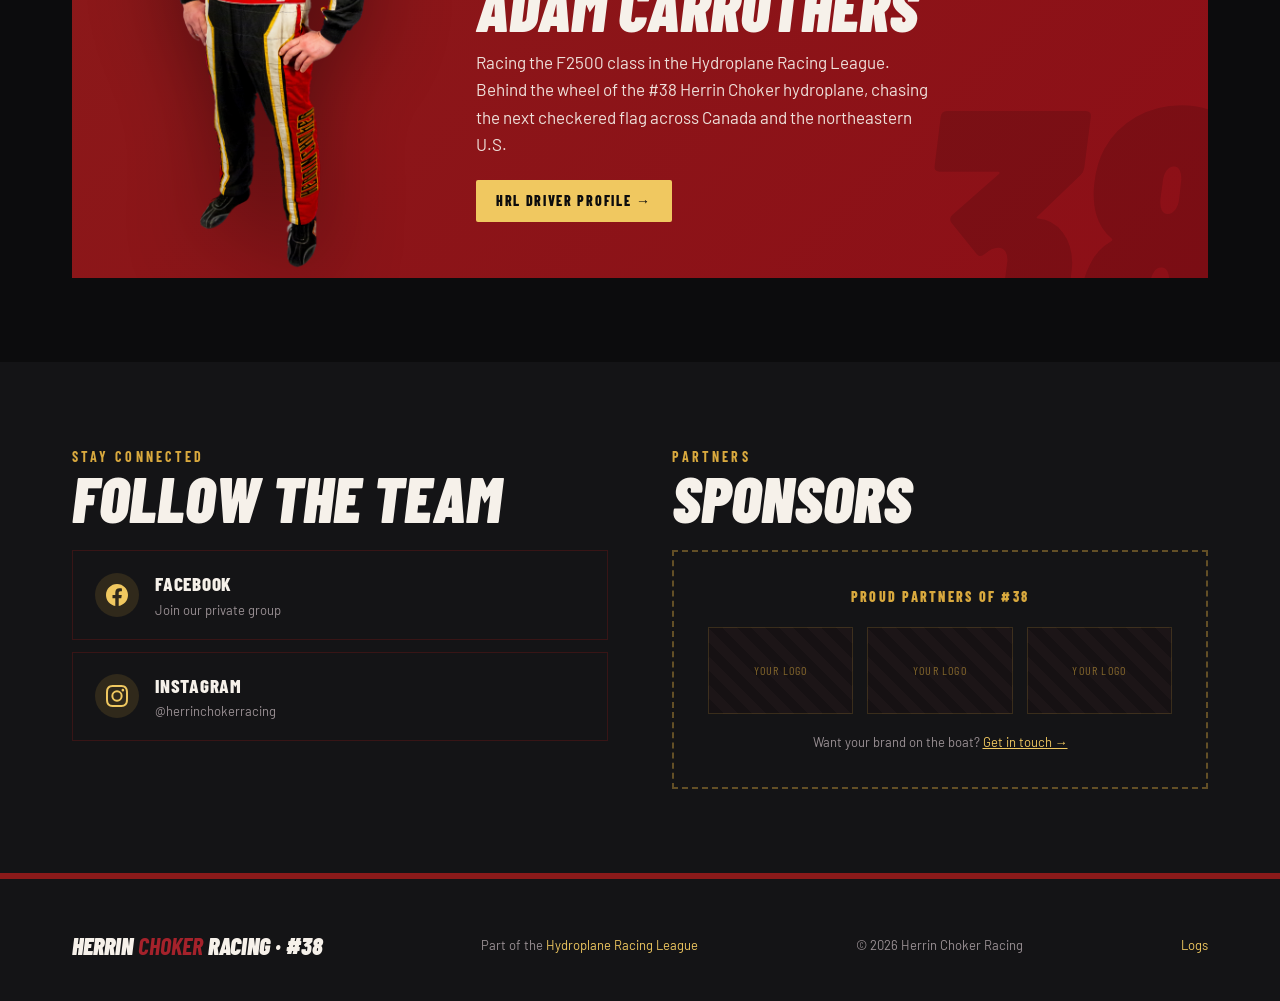
==== commit 34e9cea9: "Add race-clips system: clips API + dynamic video section + admin page - worker.js: /api/clips — publ" ====
--- a/index.html
+++ b/index.html
@@ -128,10 +128,7 @@
         <div class="frame sm"><div class="ph">Add Photo</div></div>
       </div>
     </div>
-    <div class="vids">
-      <div class="vid"><iframe src="https://www.youtube.com/embed/cHhYoKfPl_M" title="HRL 2025 Recap" allowfullscreen loading="lazy"></iframe></div>
-      <div class="vid"><iframe src="https://www.youtube.com/embed/I7REflkUfHI" title="HRL 2025 Highlights" allowfullscreen loading="lazy"></iframe></div>
-    </div>
+    <div class="vids" id="clips"></div>
   </div>
 </section>
 
--- a/css/style.css
+++ b/css/style.css
@@ -107,6 +107,11 @@
 .vids{display:grid;grid-template-columns:1fr 1fr;gap:14px;margin-top:14px;}
 .vid{aspect-ratio:16/9;border:1px solid rgba(139,26,26,.3);background:#000;overflow:hidden;}
 .vid iframe{width:100%;height:100%;border:0;}
+.vid-item{display:flex;flex-direction:column;gap:8px;}
+.vid-cap{font-family:'Barlow Condensed',sans-serif;font-weight:700;letter-spacing:.06em;text-transform:uppercase;font-size:14px;color:var(--gold-lt);}
+.vids-empty{grid-template-columns:1fr;}
+.vids-note{color:var(--muted);font-style:italic;padding:22px 0;}
+.vids-note a{color:var(--gold-lt);font-style:normal;text-decoration:none;white-space:nowrap;}
 
 /* ── DRIVER ── */
 .driver{display:grid;grid-template-columns:380px 1fr;gap:0;align-items:end;background:linear-gradient(135deg,var(--red) 0%,#8d0f17 100%);position:relative;overflow:hidden;}
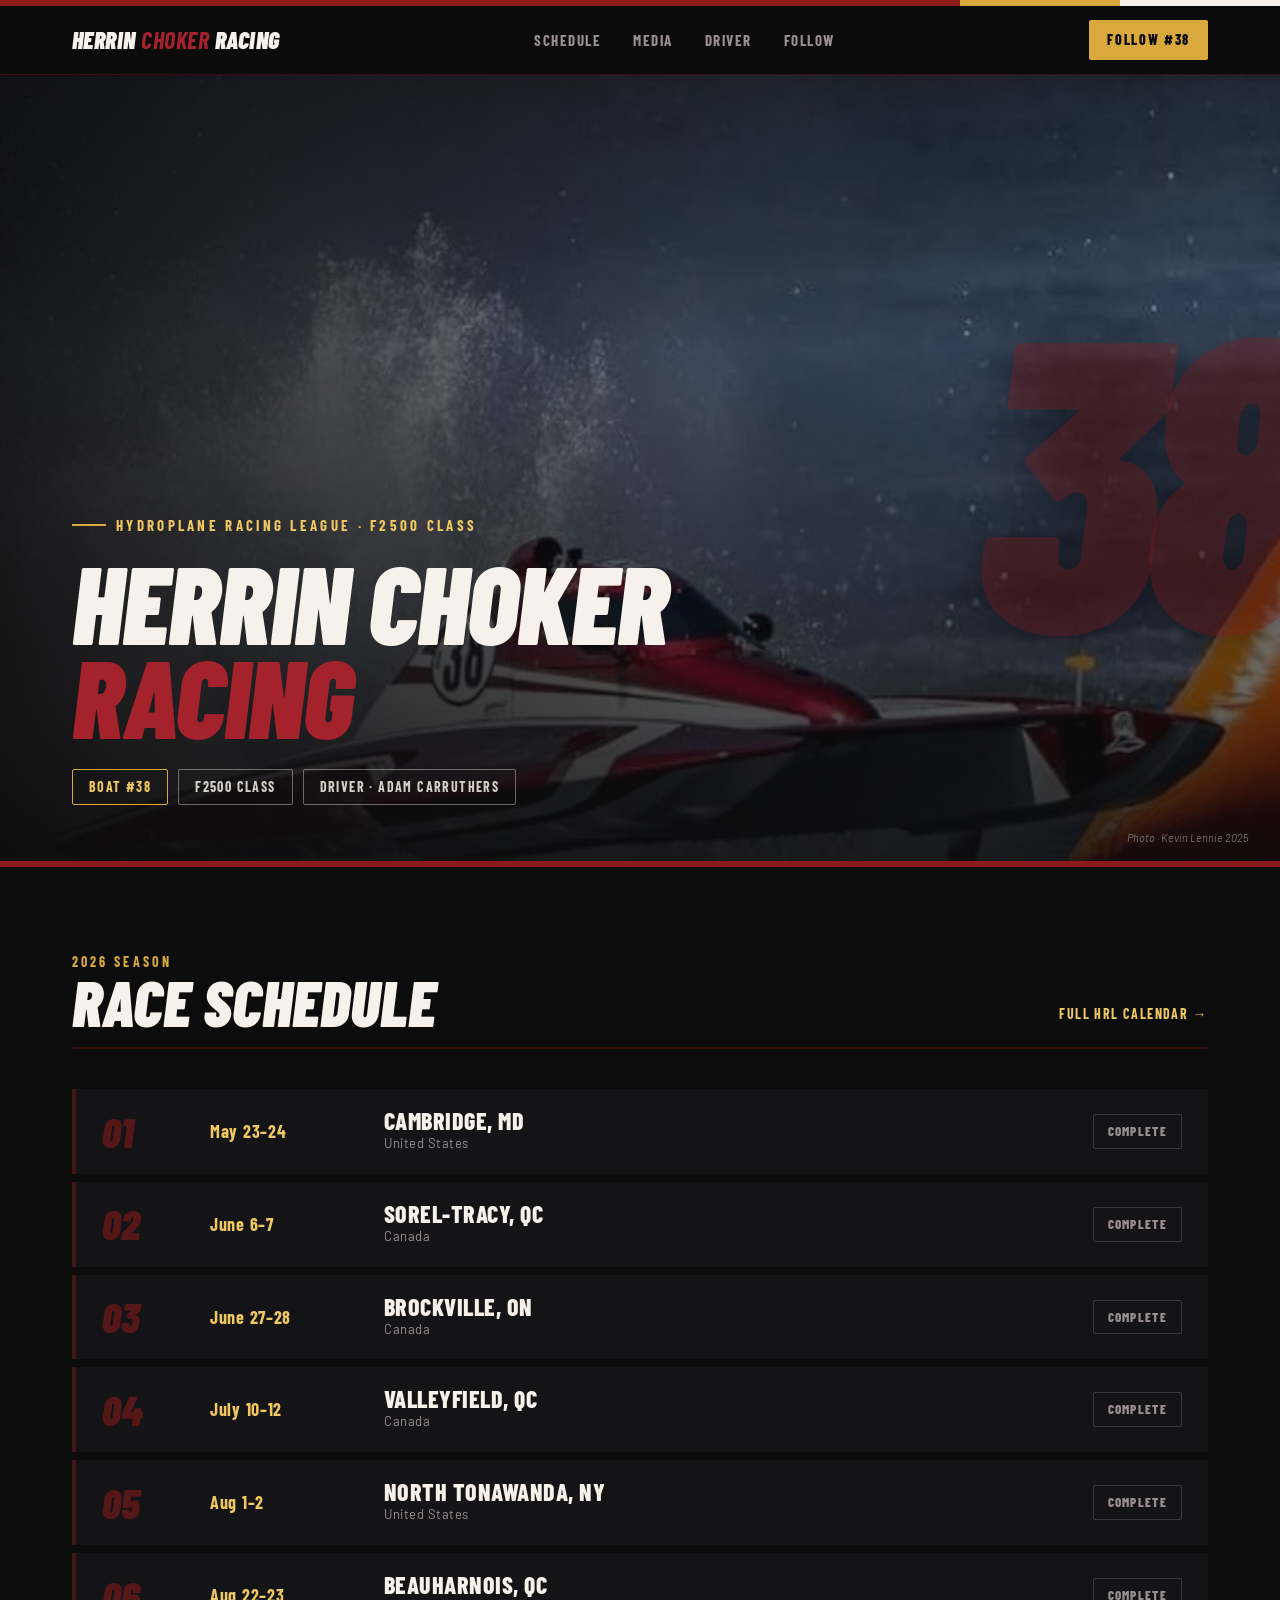
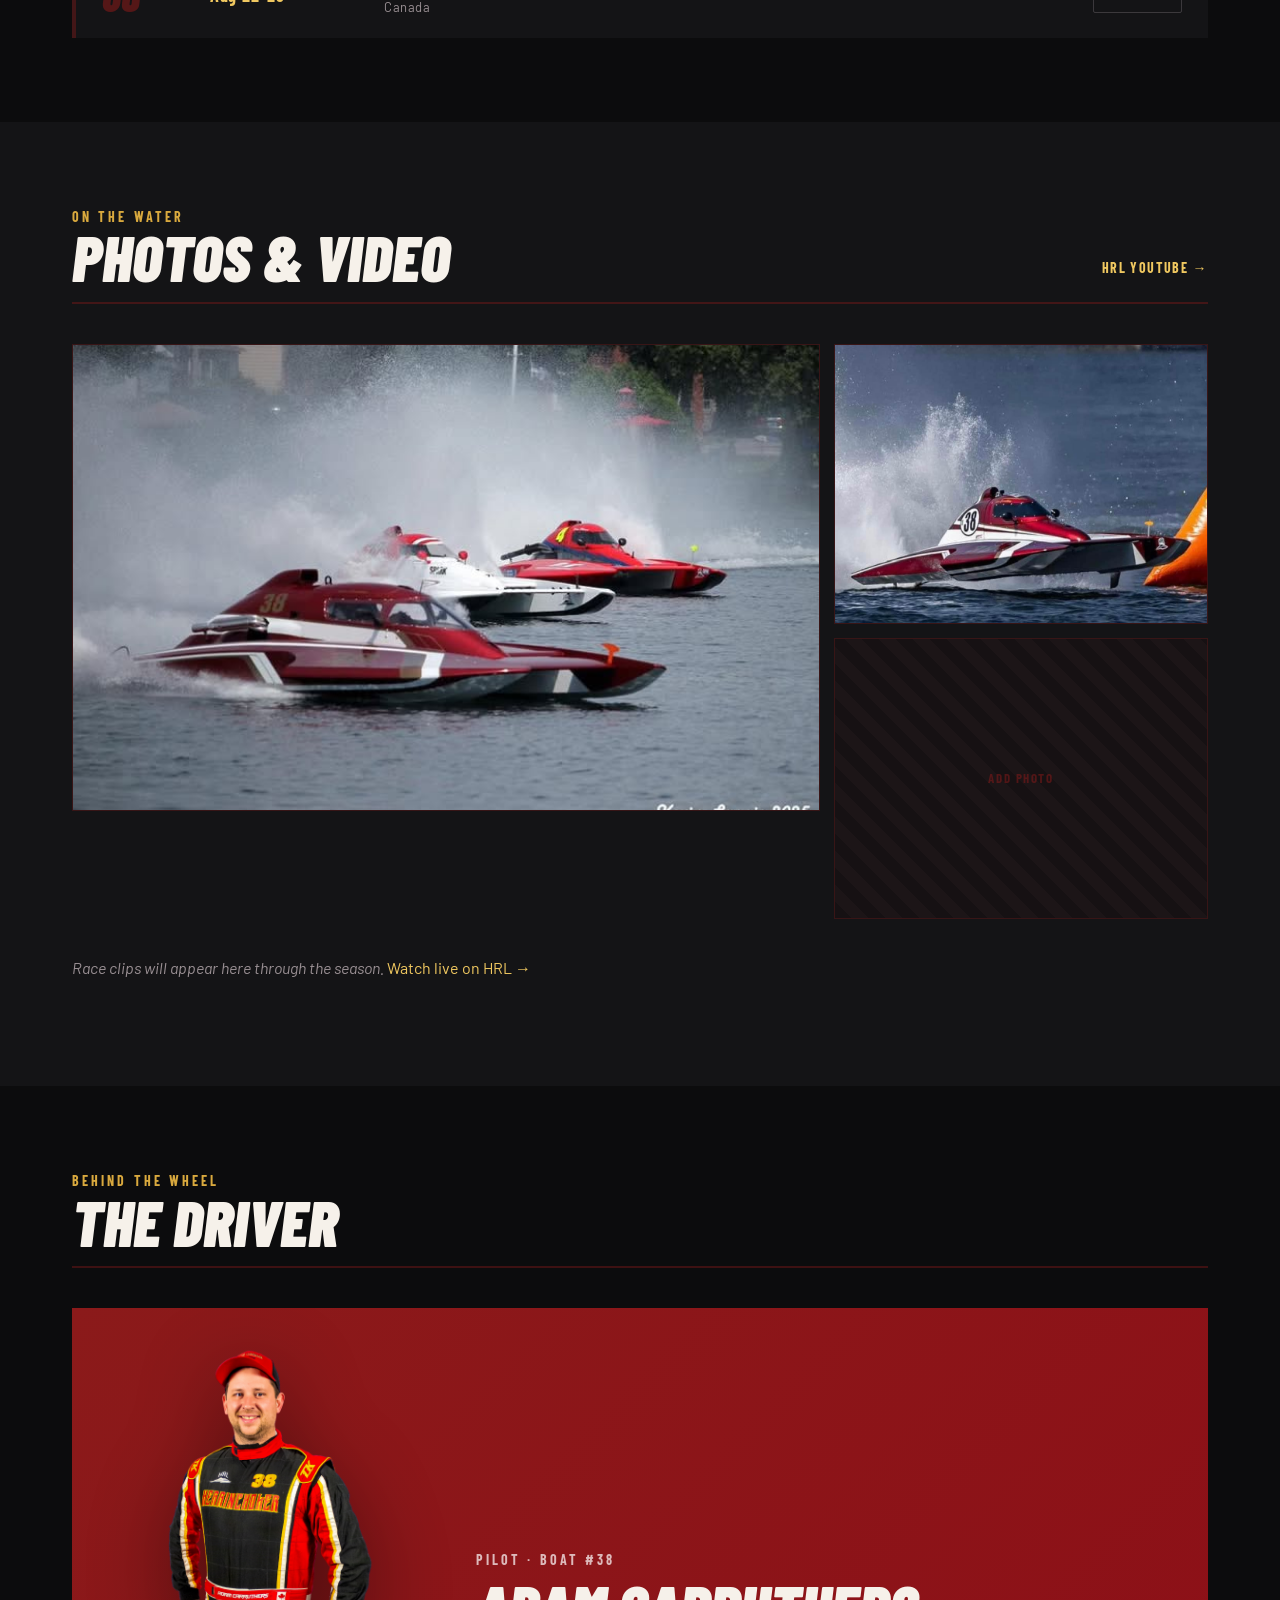
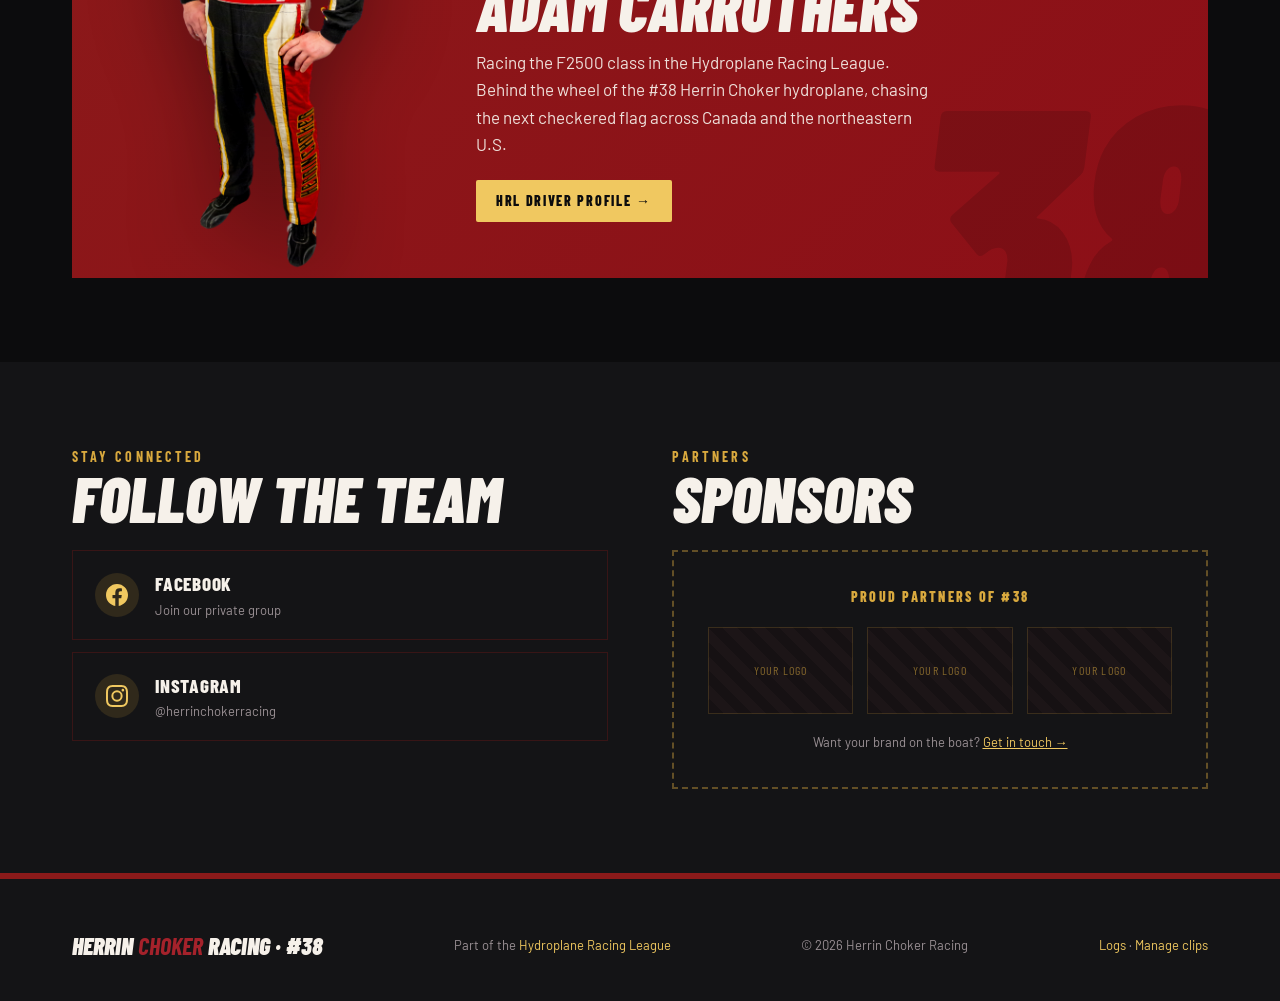
==== commit 52593ded: "Add discreet 'Manage clips' link to the footer Co-Authored-By: Claude Opus 4.8 <noreply@anthropic.co" ====
--- a/index.html
+++ b/index.html
@@ -193,7 +193,7 @@
     <div class="fl cond">Herrin <b>Choker</b> Racing · #38</div>
     <div class="fm">Part of the <a href="https://hrlhydroplane.com/en/" target="_blank">Hydroplane Racing League</a></div>
     <div class="fm">© 2026 Herrin Choker Racing</div>
-    <div class="fm"><a href="/log/" title="Go Fast Logs — boat #38 ECU data">Logs</a></div>
+    <div class="fm"><a href="/log/" title="Go Fast Logs — boat #38 ECU data">Logs</a> · <a href="/clips-admin.html" title="Add race clips (team passcode)">Manage clips</a></div>
   </div>
 </footer>
 
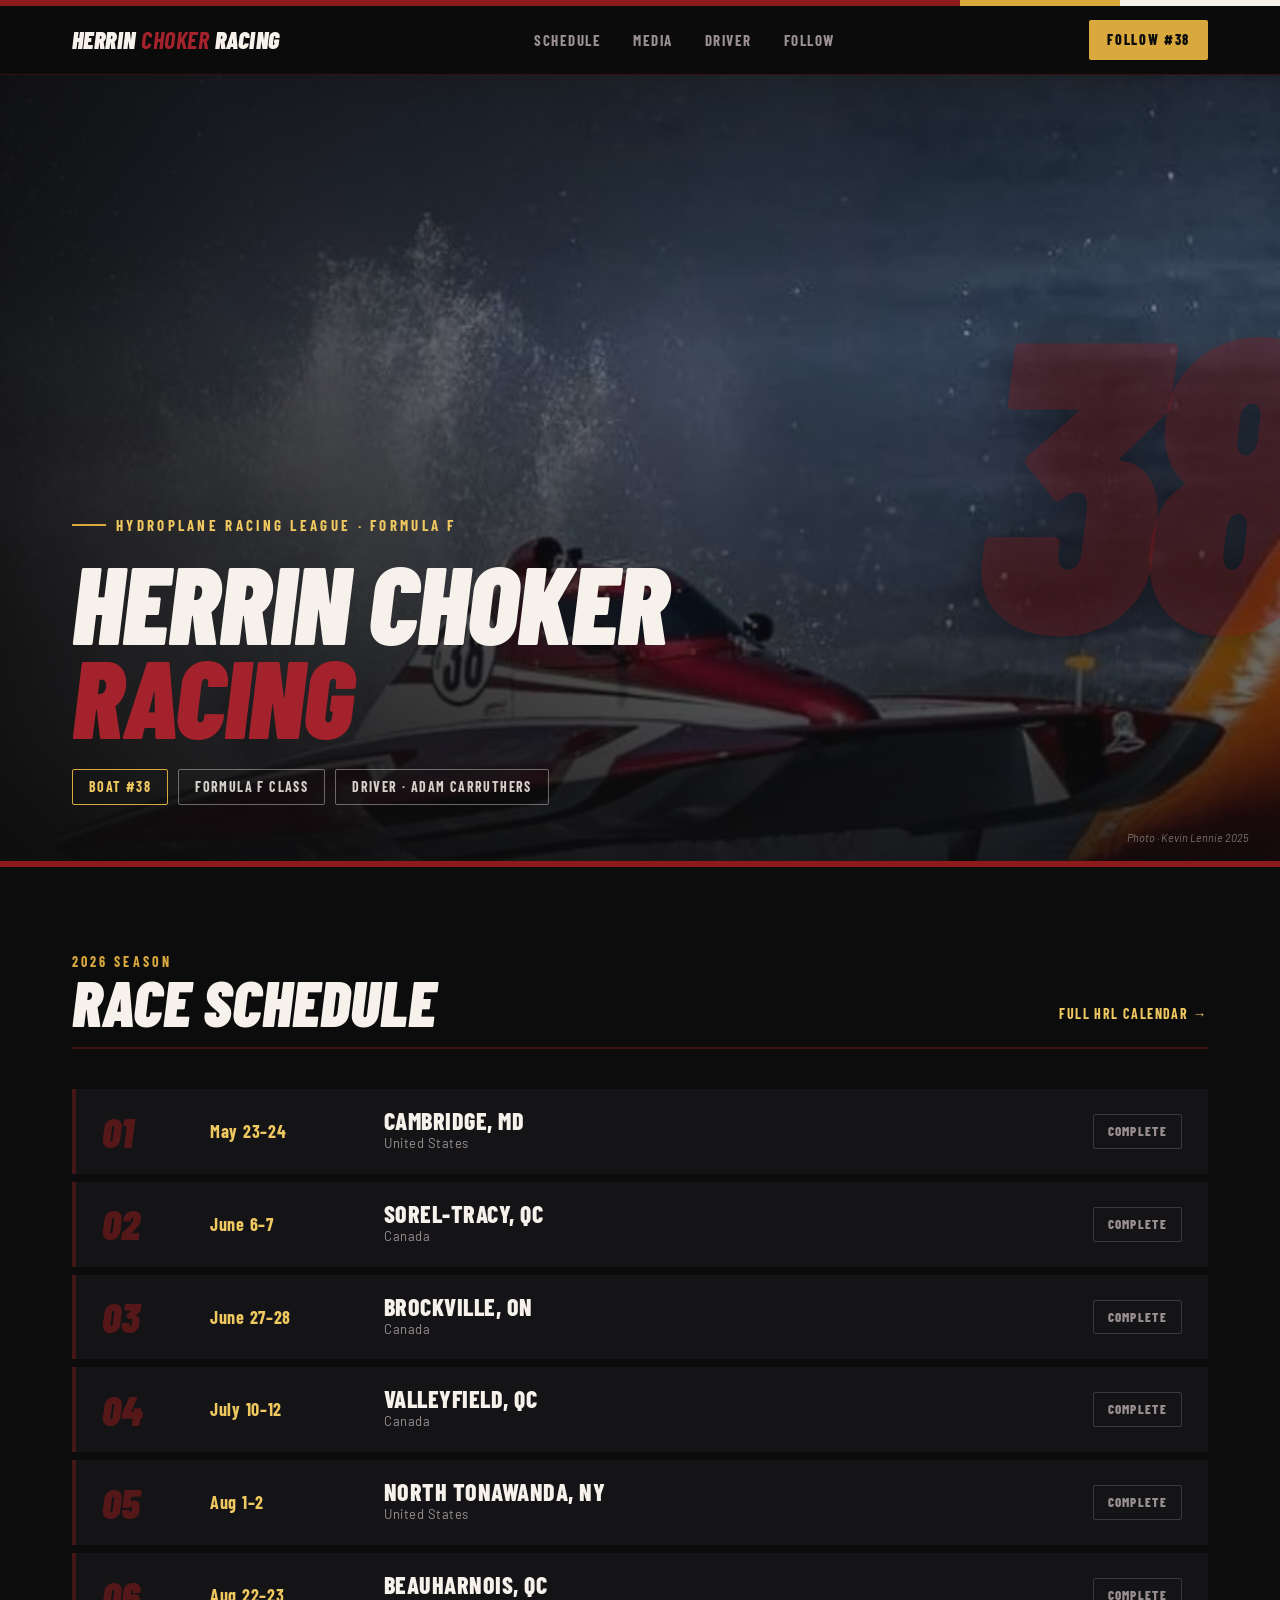
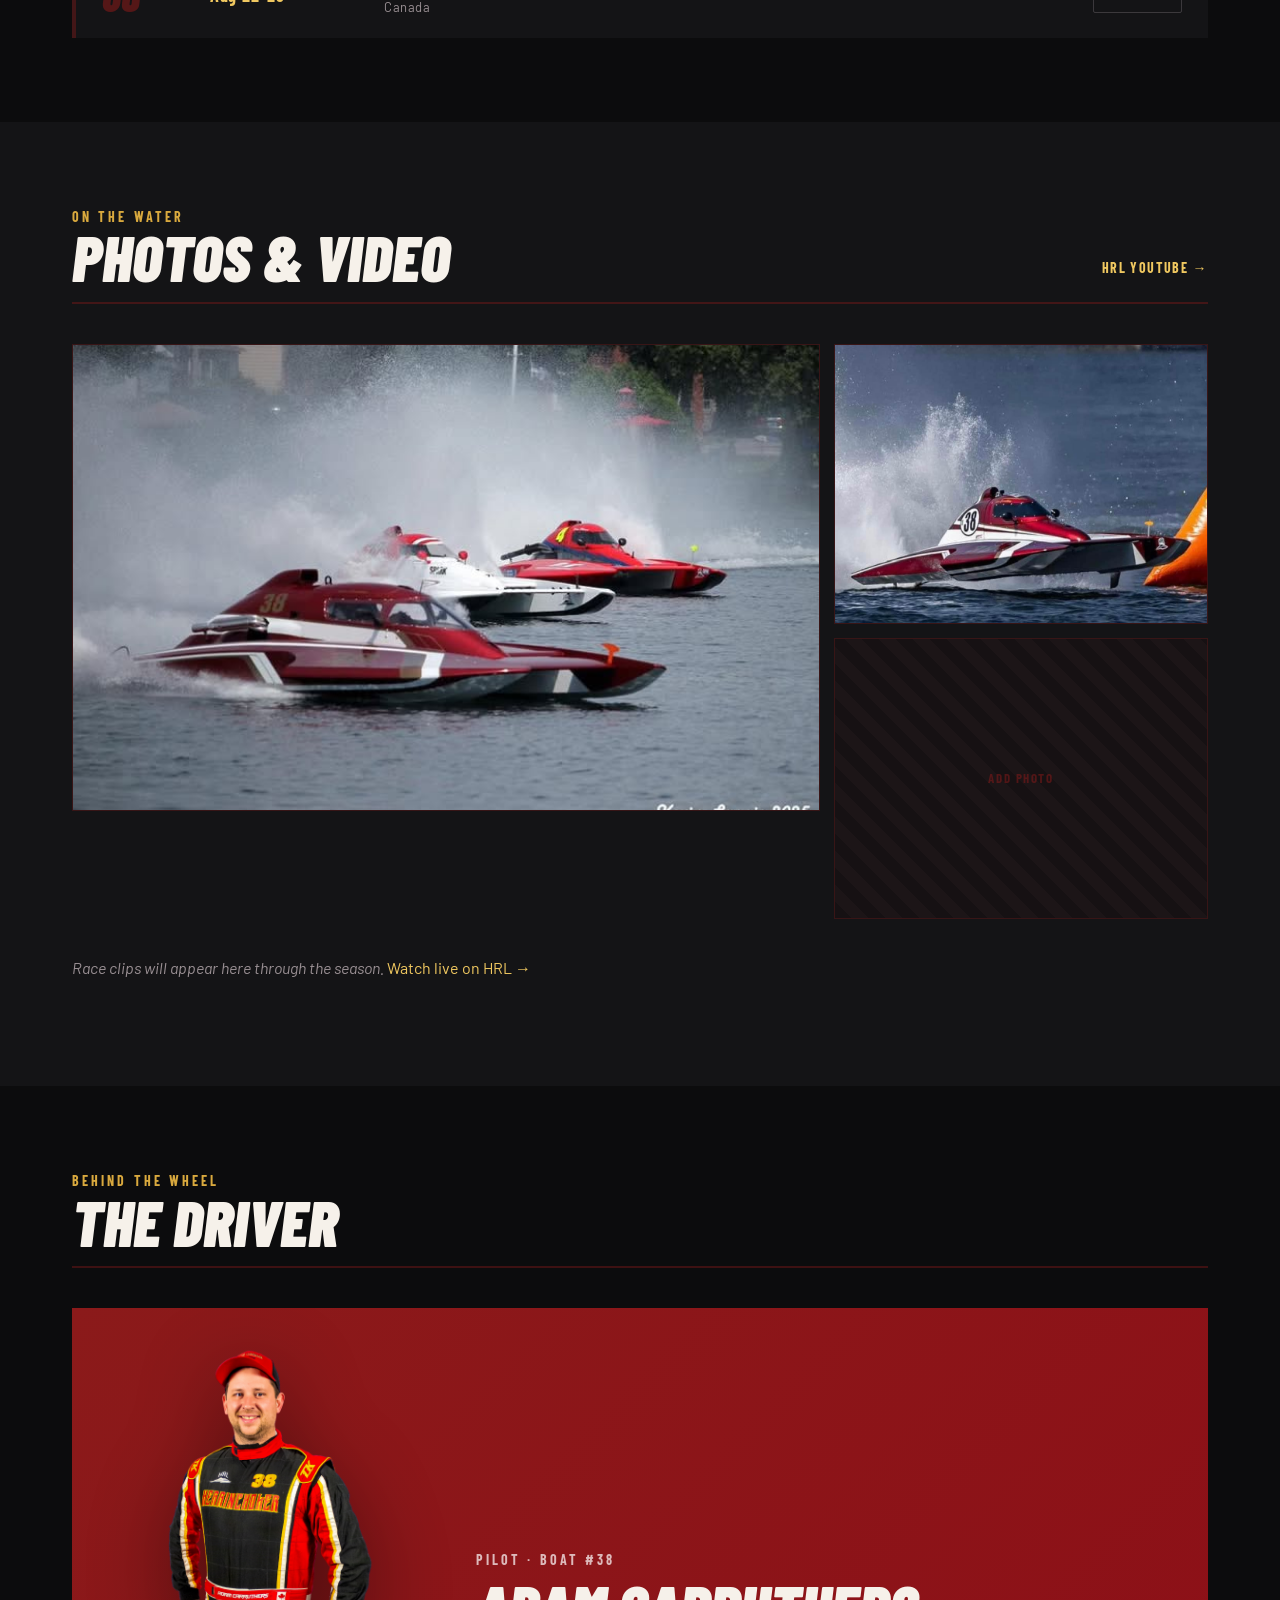
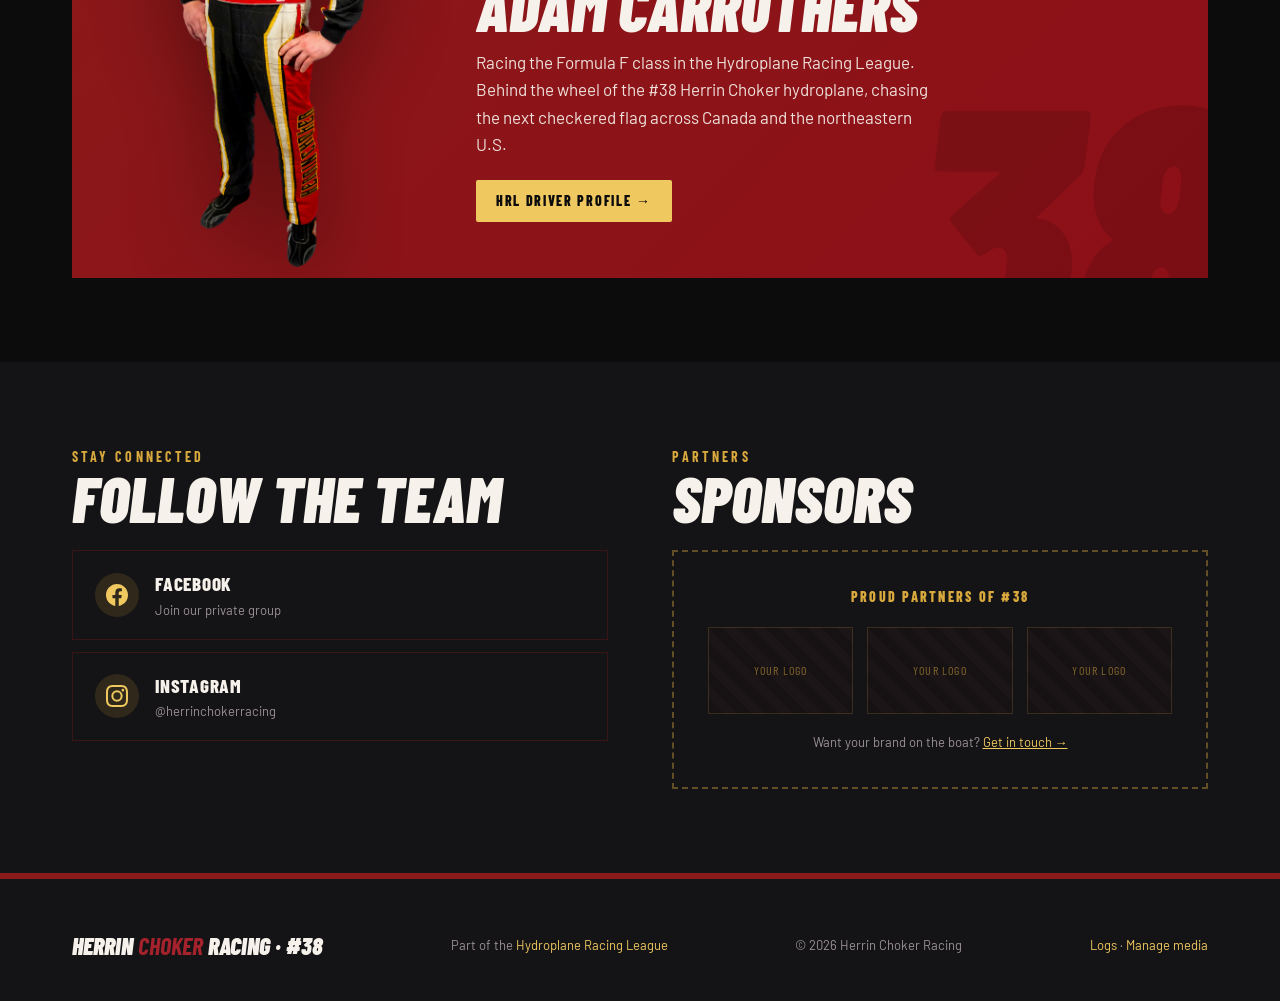
==== commit 6ebf6dff: "Media system: photo uploads + Instagram feed, rename class to Formula F Pre-existing uncommitted wor" ====
--- a/index.html
+++ b/index.html
@@ -3,7 +3,7 @@
 <head>
 <meta charset="UTF-8">
 <meta name="viewport" content="width=device-width, initial-scale=1.0">
-<meta name="description" content="Herrin Choker Racing — Boat #38, F2500 class hydroplane racing in the Hydroplane Racing League. Driver: Adam Carruthers.">
+<meta name="description" content="Herrin Choker Racing — Boat #38, Formula F class hydroplane racing in the Hydroplane Racing League. Driver: Adam Carruthers.">
 <title>Herrin Choker Racing — #38</title>
 <link rel="preconnect" href="https://fonts.googleapis.com">
 <link rel="preconnect" href="https://fonts.gstatic.com" crossorigin>
@@ -37,11 +37,11 @@
   <div class="hero-img"></div>
   <div class="hero-num cond">38</div>
   <div class="hero-in">
-    <p class="eyebrow">Hydroplane Racing League · F2500 Class</p>
+    <p class="eyebrow">Hydroplane Racing League · Formula F</p>
     <h1 class="hero-title cond">Herrin Choker<br><span class="l2">Racing</span></h1>
     <div class="hero-tags">
       <span class="tag g">Boat #38</span>
-      <span class="tag w">F2500 Class</span>
+      <span class="tag w">Formula F Class</span>
       <span class="tag w">Driver · Adam Carruthers</span>
     </div>
   </div>
@@ -119,7 +119,9 @@
       </div>
       <a href="https://www.youtube.com/@HydroplaneRacingLeague" target="_blank" class="sec-link">HRL YouTube →</a>
     </div>
-    <div class="media-grid">
+    <!-- Static grid below is the fallback; js/main.js swaps in admin-uploaded
+         photos from /api/photos when there are any. -->
+    <div class="media-grid" id="gallery">
       <div class="frame big">
         <img src="images/photo1.jpg" alt="Boat #38 racing">
       </div>
@@ -127,6 +129,15 @@
         <div class="frame sm"><img src="images/photo2.jpg" alt="Boat #38 airborne"></div>
         <div class="frame sm"><div class="ph">Add Photo</div></div>
       </div>
+    </div>
+    <!-- Latest posts from @herrinchokerracing — filled by js/main.js from /api/instagram;
+         stays hidden until the Instagram token is connected in the media admin. -->
+    <div class="ig-block" id="igfeed" hidden>
+      <div class="ig-head">
+        <div class="ig-kicker">Latest on Instagram</div>
+        <a href="https://www.instagram.com/herrinchokerracing/" target="_blank" class="sec-link" id="ighandle">@herrinchokerracing →</a>
+      </div>
+      <div class="ig-grid"></div>
     </div>
     <div class="vids" id="clips"></div>
   </div>
@@ -146,7 +157,7 @@
       <div class="driver-info">
         <div class="dk">Pilot · Boat #38</div>
         <div class="dn cond">Adam Carruthers</div>
-        <p>Racing the F2500 class in the Hydroplane Racing League. Behind the wheel of the #38 Herrin Choker hydroplane, chasing the next checkered flag across Canada and the northeastern U.S.</p>
+        <p>Racing the Formula F class in the Hydroplane Racing League. Behind the wheel of the #38 Herrin Choker hydroplane, chasing the next checkered flag across Canada and the northeastern U.S.</p>
         <a href="https://hrlhydroplane.com/en/les-pilotes/adam-carruthers/" target="_blank" class="dlink">HRL Driver Profile →</a>
       </div>
     </div>
@@ -193,7 +204,7 @@
     <div class="fl cond">Herrin <b>Choker</b> Racing · #38</div>
     <div class="fm">Part of the <a href="https://hrlhydroplane.com/en/" target="_blank">Hydroplane Racing League</a></div>
     <div class="fm">© 2026 Herrin Choker Racing</div>
-    <div class="fm"><a href="/log/" title="Go Fast Logs — boat #38 ECU data">Logs</a> · <a href="/clips-admin.html" title="Add race clips (team passcode)">Manage clips</a></div>
+    <div class="fm"><a href="/log/" title="Go Fast Logs — boat #38 ECU data">Logs</a> · <a href="/clips-admin.html" title="Add photos and race clips (team passcode)">Manage media</a></div>
   </div>
 </footer>
 
--- a/css/style.css
+++ b/css/style.css
@@ -113,6 +113,33 @@
 .vids-note{color:var(--muted);font-style:italic;padding:22px 0;}
 .vids-note a{color:var(--gold-lt);font-style:normal;text-decoration:none;white-space:nowrap;}
 
+/* dynamic photo gallery — js/main.js swaps the static grid for admin uploads */
+.media-grid.dyn{grid-template-columns:repeat(4,1fr);}
+.media-grid.dyn .frame{aspect-ratio:1/1;cursor:zoom-in;}
+.media-grid.dyn.g1{grid-template-columns:1fr;}
+.media-grid.dyn.g1 .frame{aspect-ratio:16/9;}
+.media-grid.dyn.g2{grid-template-columns:1fr 1fr;}
+.media-grid.dyn.g2 .frame{aspect-ratio:3/2;}
+.media-grid.dyn.g3{grid-template-columns:repeat(3,1fr);}
+.media-grid.dyn .frame.lead{grid-column:span 2;grid-row:span 2;aspect-ratio:auto;}
+.pcap{position:absolute;left:0;right:0;bottom:0;padding:26px 12px 9px;background:linear-gradient(transparent,rgba(0,0,0,.78));font-family:'Barlow Condensed',sans-serif;font-weight:700;letter-spacing:.06em;text-transform:uppercase;font-size:13px;color:var(--cream);pointer-events:none;}
+
+/* instagram feed strip */
+.ig-block{margin-top:14px;}
+.ig-head{display:flex;align-items:baseline;justify-content:space-between;gap:16px;margin-bottom:12px;}
+.ig-kicker{font-family:'Barlow Condensed',sans-serif;font-weight:800;letter-spacing:.18em;text-transform:uppercase;font-size:13px;color:var(--gold);}
+.ig-grid{display:grid;grid-template-columns:repeat(4,1fr);gap:14px;}
+.ig-tile{position:relative;display:block;aspect-ratio:1/1;overflow:hidden;background:var(--ink);border:1px solid rgba(139,26,26,.3);}
+.ig-tile img{width:100%;height:100%;object-fit:cover;transition:transform .5s ease;}
+.ig-tile:hover img{transform:scale(1.05);}
+.ig-badge{position:absolute;top:8px;right:8px;color:#fff;opacity:.92;filter:drop-shadow(0 1px 3px rgba(0,0,0,.7));}
+
+/* lightbox (created by js/main.js when a gallery photo is clicked) */
+.lb{position:fixed;inset:0;z-index:99;background:rgba(10,3,3,.93);display:flex;flex-direction:column;align-items:center;justify-content:center;padding:28px;cursor:zoom-out;}
+.lb[hidden]{display:none;}
+.lb img{max-width:min(1100px,100%);max-height:82vh;width:auto;border:1px solid rgba(139,26,26,.5);}
+.lb-cap{margin-top:12px;font-family:'Barlow Condensed',sans-serif;font-weight:700;letter-spacing:.08em;text-transform:uppercase;font-size:14px;color:var(--gold-lt);text-align:center;}
+
 /* ── DRIVER ── */
 .driver{display:grid;grid-template-columns:380px 1fr;gap:0;align-items:end;background:linear-gradient(135deg,var(--red) 0%,#8d0f17 100%);position:relative;overflow:hidden;}
 .driver::before{content:"38";position:absolute;right:-30px;bottom:-80px;font-family:'Barlow Condensed',sans-serif;font-style:italic;font-weight:900;font-size:380px;color:rgba(0,0,0,.13);line-height:.7;}
@@ -135,8 +162,7 @@
 .sponsor-box{border:2px dashed rgba(217,169,62,.4);padding:34px;text-align:center;}
 .sponsor-box .sk{font-family:'Barlow Condensed',sans-serif;font-weight:800;letter-spacing:.16em;text-transform:uppercase;color:var(--gold);font-size:14px;margin-bottom:18px;}
 .sponsor-slots{display:grid;grid-template-columns:repeat(3,1fr);gap:14px;}
-.slot{aspect-ratio:5/3;background:repeating-linear-gradient(45deg,#161113,#161113 10px,#1c1517 10px,#1c1517 20px);display:flex;align-items:center;justify-content:center;font-family:'Barlow Condensed',sans-serif;font-size:12px;letter-spacing:.1em;text-transform:uppercase;color:rgba(217,169,62,.55);border:1px solid rgba(217,169,62,.18);}
-.sponsor-box .sp-note{margin-top:18px;font-size:13px;color:var(--muted);}
+.slot{aspect-ratio:5/3;background:repeating-linear-gradient(45deg,#161113,#161113 10px,#1c1517 10px,#1c1517 20px);display:flex;align-items:center;justify-content:center;font-family:'Barlow Condensed',sans-serif;font-size:12px;letter-spacing:.1em;text-transform:uppercase;color:rgba(217,169,62,.55);border:1px solid rgba(217,169,62,.18);}.sponsor-box .sp-note{margin-top:18px;font-size:13px;color:var(--muted);}
 .sponsor-box .sp-note a{color:var(--gold-lt);}
 
 /* ── FOOTER ── */
@@ -162,6 +188,9 @@
   .hero-num{font-size:34vh;right:-6vw;}
   .nextbar .live{margin-left:0;}
   .media-grid{grid-template-columns:1fr;}
+  .media-grid.dyn,.media-grid.dyn.g2,.media-grid.dyn.g3{grid-template-columns:repeat(2,1fr);}
+  .media-grid.dyn .frame.lead{grid-column:1/-1;grid-row:auto;aspect-ratio:16/10;}
+  .ig-grid{grid-template-columns:repeat(2,1fr);}
   .vids{grid-template-columns:1fr;}
   .driver{grid-template-columns:1fr;}
   .driver-photo{max-width:280px;margin:0 auto;}
@@ -169,4 +198,4 @@
   .split{grid-template-columns:1fr;gap:40px;}
   .row{grid-template-columns:60px 1fr auto;}
   .rdate{display:none;}
-}
+}
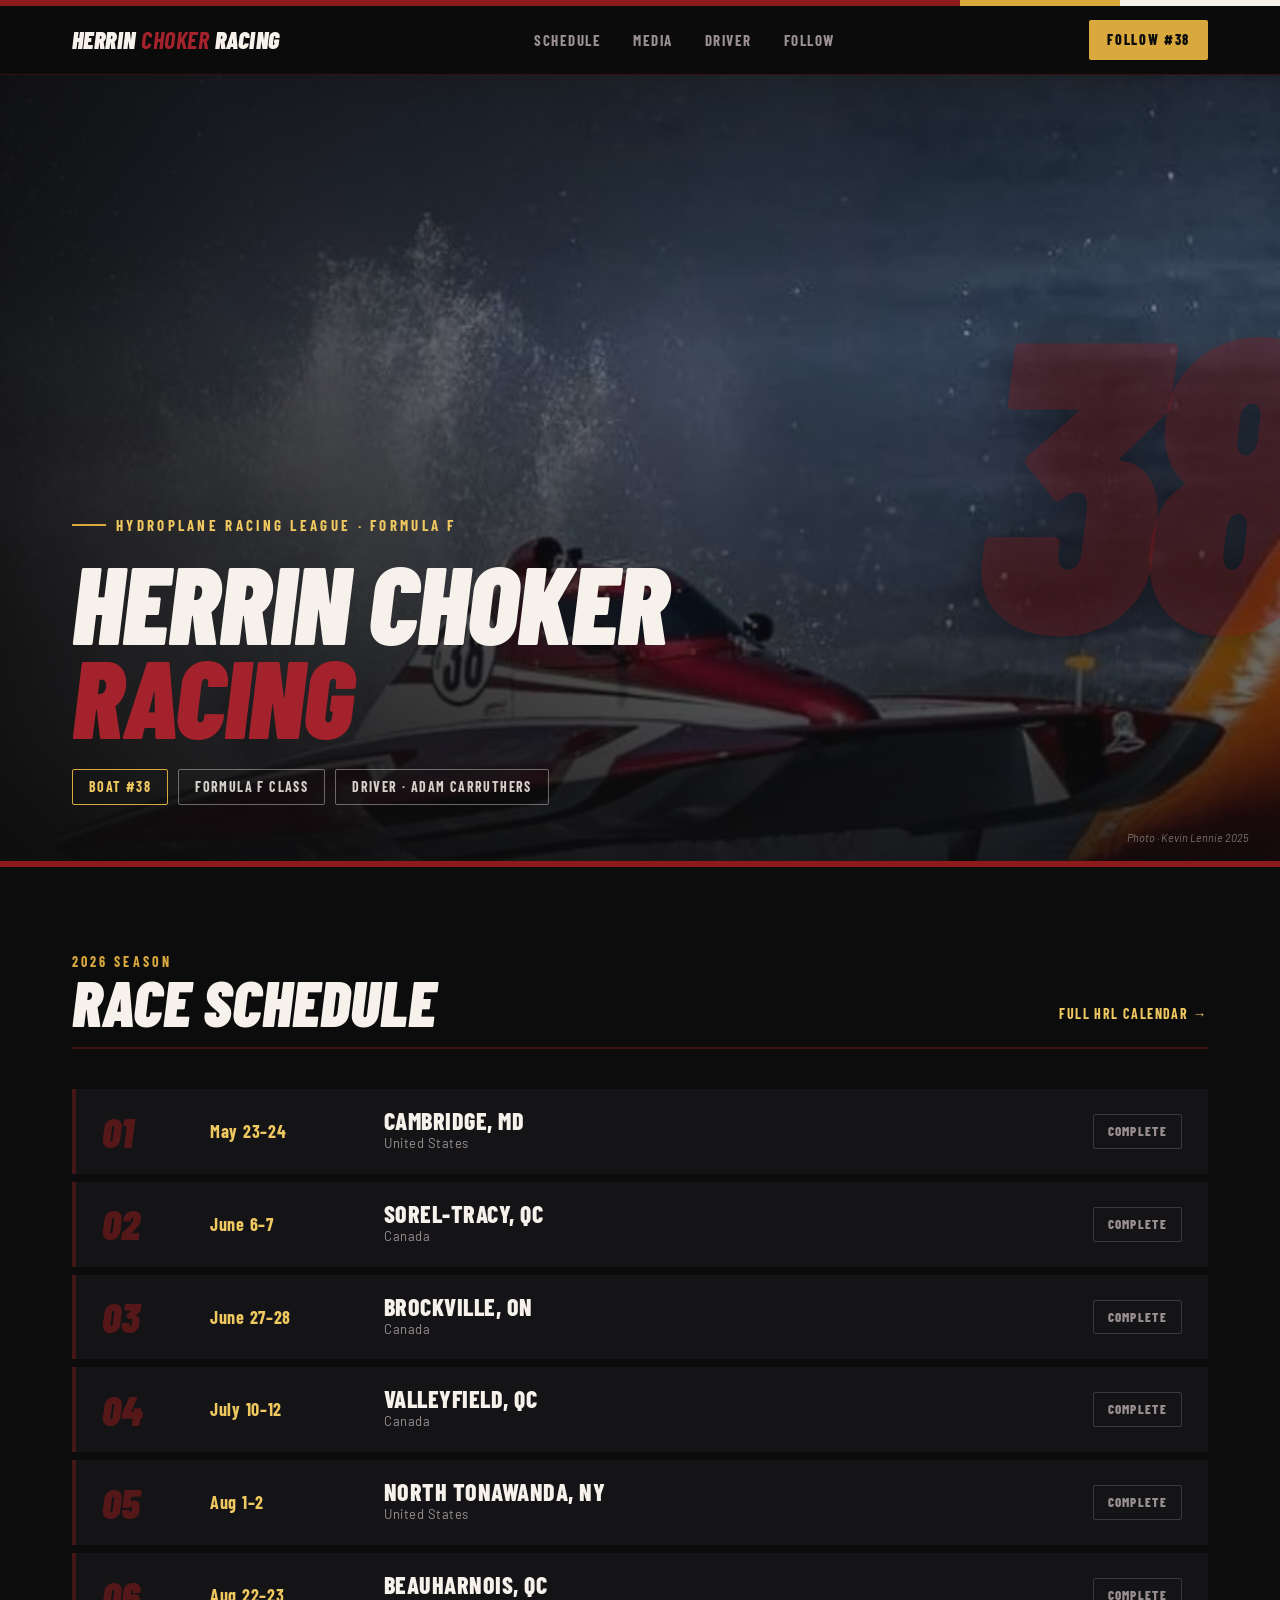
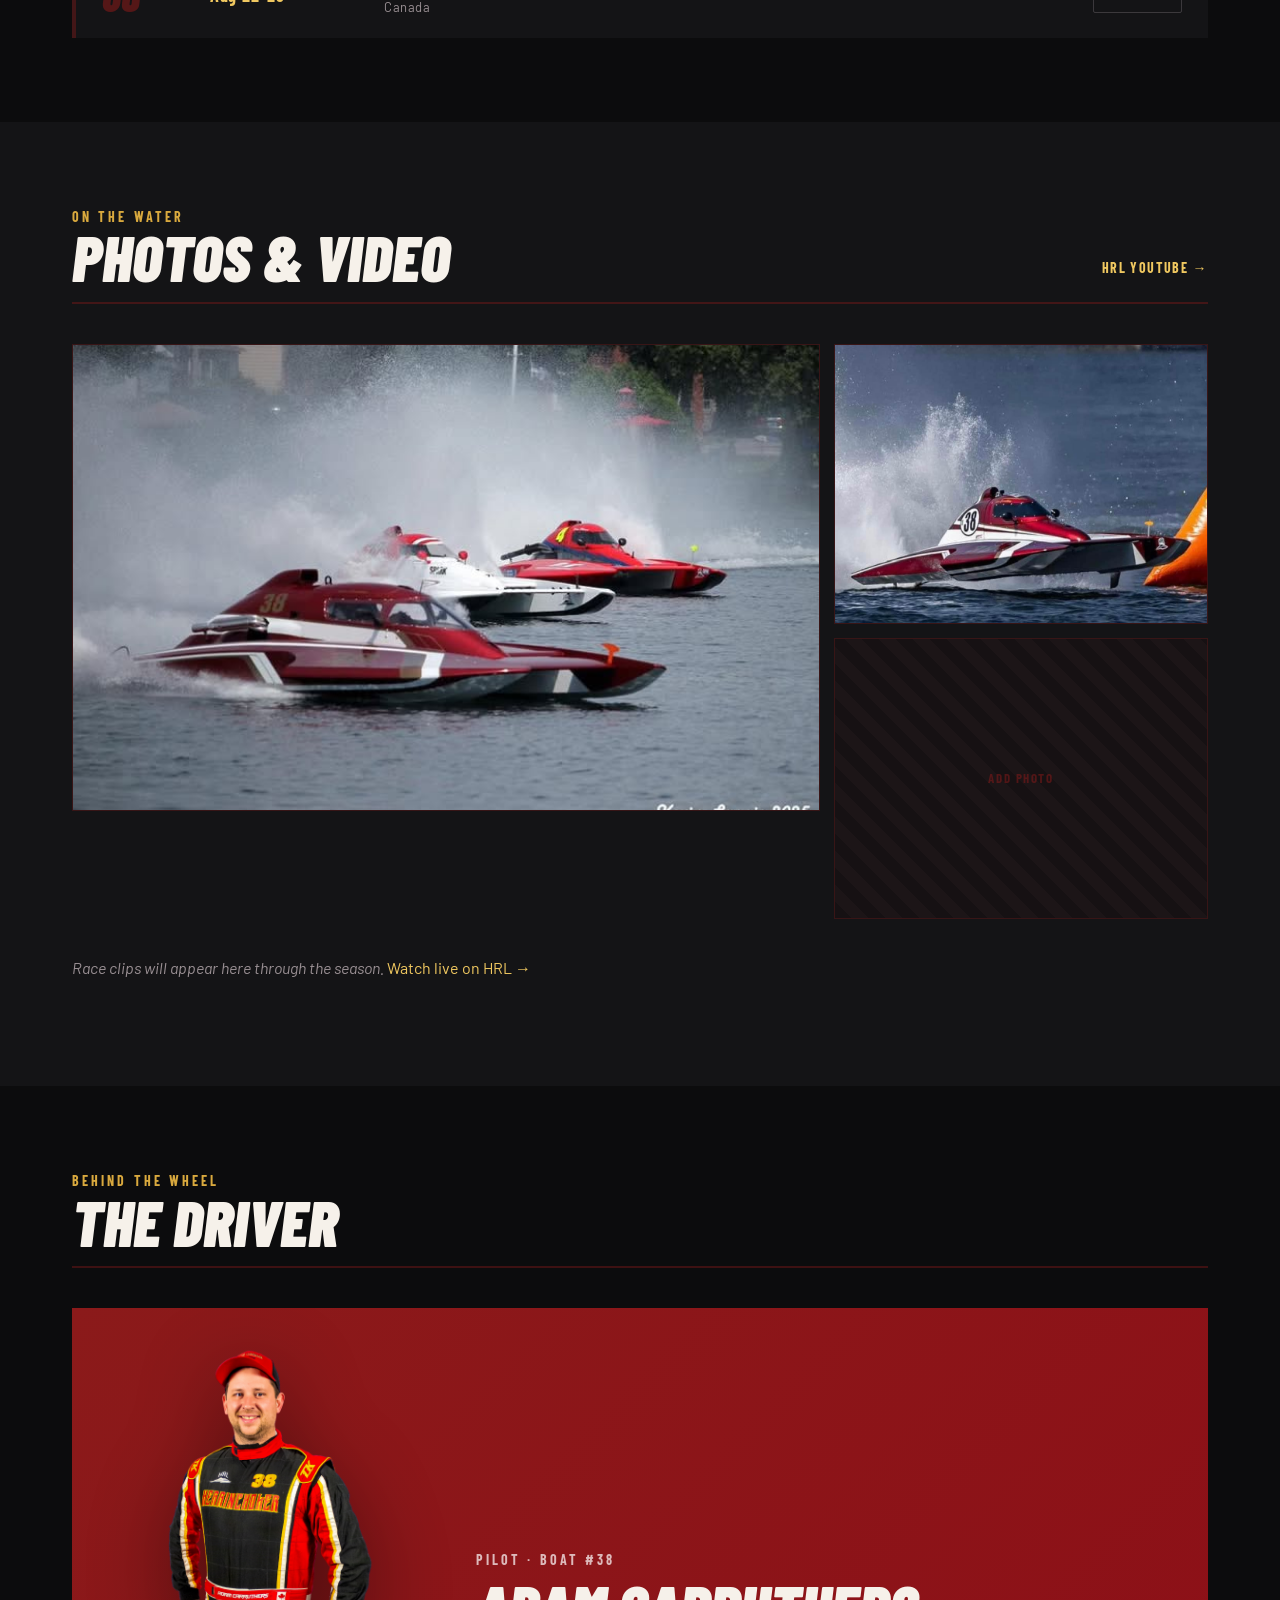
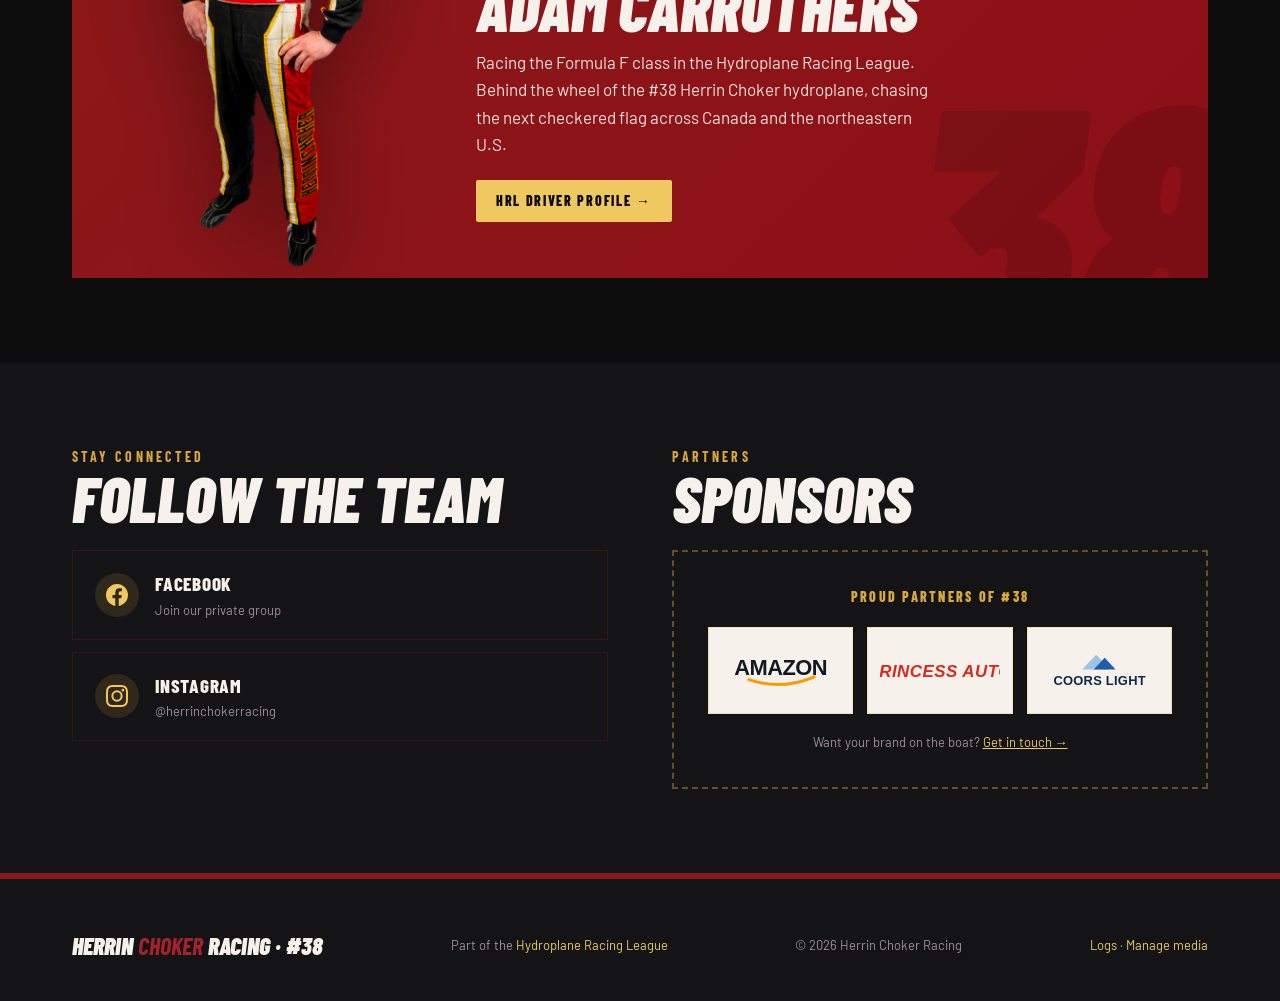
==== commit e307e42d: "Add sponsor logos: Amazon, Princess Auto, Coors Light Fill the three sponsor placeholder slots with " ====
--- a/index.html
+++ b/index.html
@@ -188,9 +188,25 @@
         <div class="sponsor-box">
           <div class="sk">Proud Partners of #38</div>
           <div class="sponsor-slots">
-            <div class="slot">Your Logo</div>
-            <div class="slot">Your Logo</div>
-            <div class="slot">Your Logo</div>
+            <a class="slot filled" href="https://www.amazon.ca" target="_blank" rel="noopener" title="Amazon">
+              <svg viewBox="0 0 240 80" xmlns="http://www.w3.org/2000/svg" role="img" aria-label="Amazon">
+                <text x="120" y="48" text-anchor="middle" font-family="Barlow,Arial,sans-serif" font-weight="700" font-size="44" fill="#131921" letter-spacing="-1">amazon</text>
+                <path d="M56 58 Q 120 80 184 54" fill="none" stroke="#FF9900" stroke-width="6" stroke-linecap="round"/>
+                <path d="M192 50.5 L185.5 58 L182 50 Z" fill="#FF9900"/>
+              </svg>
+            </a>
+            <a class="slot filled" href="https://www.princessauto.com" target="_blank" rel="noopener" title="Princess Auto">
+              <svg viewBox="0 0 240 80" xmlns="http://www.w3.org/2000/svg" role="img" aria-label="Princess Auto">
+                <text x="120" y="52" text-anchor="middle" font-family="'Barlow Condensed',Arial,sans-serif" font-weight="800" font-style="italic" font-size="34" fill="#DA291C" letter-spacing="1">PRINCESS AUTO</text>
+              </svg>
+            </a>
+            <a class="slot filled" href="https://www.coorslight.ca" target="_blank" rel="noopener" title="Coors Light">
+              <svg viewBox="0 0 240 80" xmlns="http://www.w3.org/2000/svg" role="img" aria-label="Coors Light">
+                <path d="M85 38 L113 8 L141 38 Z" fill="#9CC3E5"/>
+                <path d="M108 38 L130 14 L152 38 Z" fill="#1F5CA9"/>
+                <text x="120" y="68" text-anchor="middle" font-family="Barlow,Arial,sans-serif" font-weight="700" font-size="26" fill="#0F2A4A" letter-spacing=".5">Coors Light</text>
+              </svg>
+            </a>
           </div>
           <p class="sp-note">Want your brand on the boat? <a href="#follow">Get in touch →</a></p>
         </div>
--- a/css/style.css
+++ b/css/style.css
@@ -162,7 +162,11 @@
 .sponsor-box{border:2px dashed rgba(217,169,62,.4);padding:34px;text-align:center;}
 .sponsor-box .sk{font-family:'Barlow Condensed',sans-serif;font-weight:800;letter-spacing:.16em;text-transform:uppercase;color:var(--gold);font-size:14px;margin-bottom:18px;}
 .sponsor-slots{display:grid;grid-template-columns:repeat(3,1fr);gap:14px;}
-.slot{aspect-ratio:5/3;background:repeating-linear-gradient(45deg,#161113,#161113 10px,#1c1517 10px,#1c1517 20px);display:flex;align-items:center;justify-content:center;font-family:'Barlow Condensed',sans-serif;font-size:12px;letter-spacing:.1em;text-transform:uppercase;color:rgba(217,169,62,.55);border:1px solid rgba(217,169,62,.18);}.sponsor-box .sp-note{margin-top:18px;font-size:13px;color:var(--muted);}
+.slot{aspect-ratio:5/3;background:repeating-linear-gradient(45deg,#161113,#161113 10px,#1c1517 10px,#1c1517 20px);display:flex;align-items:center;justify-content:center;font-family:'Barlow Condensed',sans-serif;font-size:12px;letter-spacing:.1em;text-transform:uppercase;color:rgba(217,169,62,.55);border:1px solid rgba(217,169,62,.18);}
+.slot.filled{background:var(--cream);border-color:rgba(217,169,62,.3);padding:10px 12px;text-decoration:none;transition:transform .15s,border-color .15s;}
+.slot.filled:hover{transform:translateY(-3px);border-color:var(--gold);}
+.slot.filled svg{width:100%;height:100%;}
+.sponsor-box .sp-note{margin-top:18px;font-size:13px;color:var(--muted);}
 .sponsor-box .sp-note a{color:var(--gold-lt);}
 
 /* ── FOOTER ── */
@@ -198,4 +202,8 @@
   .split{grid-template-columns:1fr;gap:40px;}
   .row{grid-template-columns:60px 1fr auto;}
   .rdate{display:none;}
-}+}
+@media(max-width:560px){
+  .sponsor-slots{grid-template-columns:1fr;}
+  .slot{aspect-ratio:10/3;}
+}
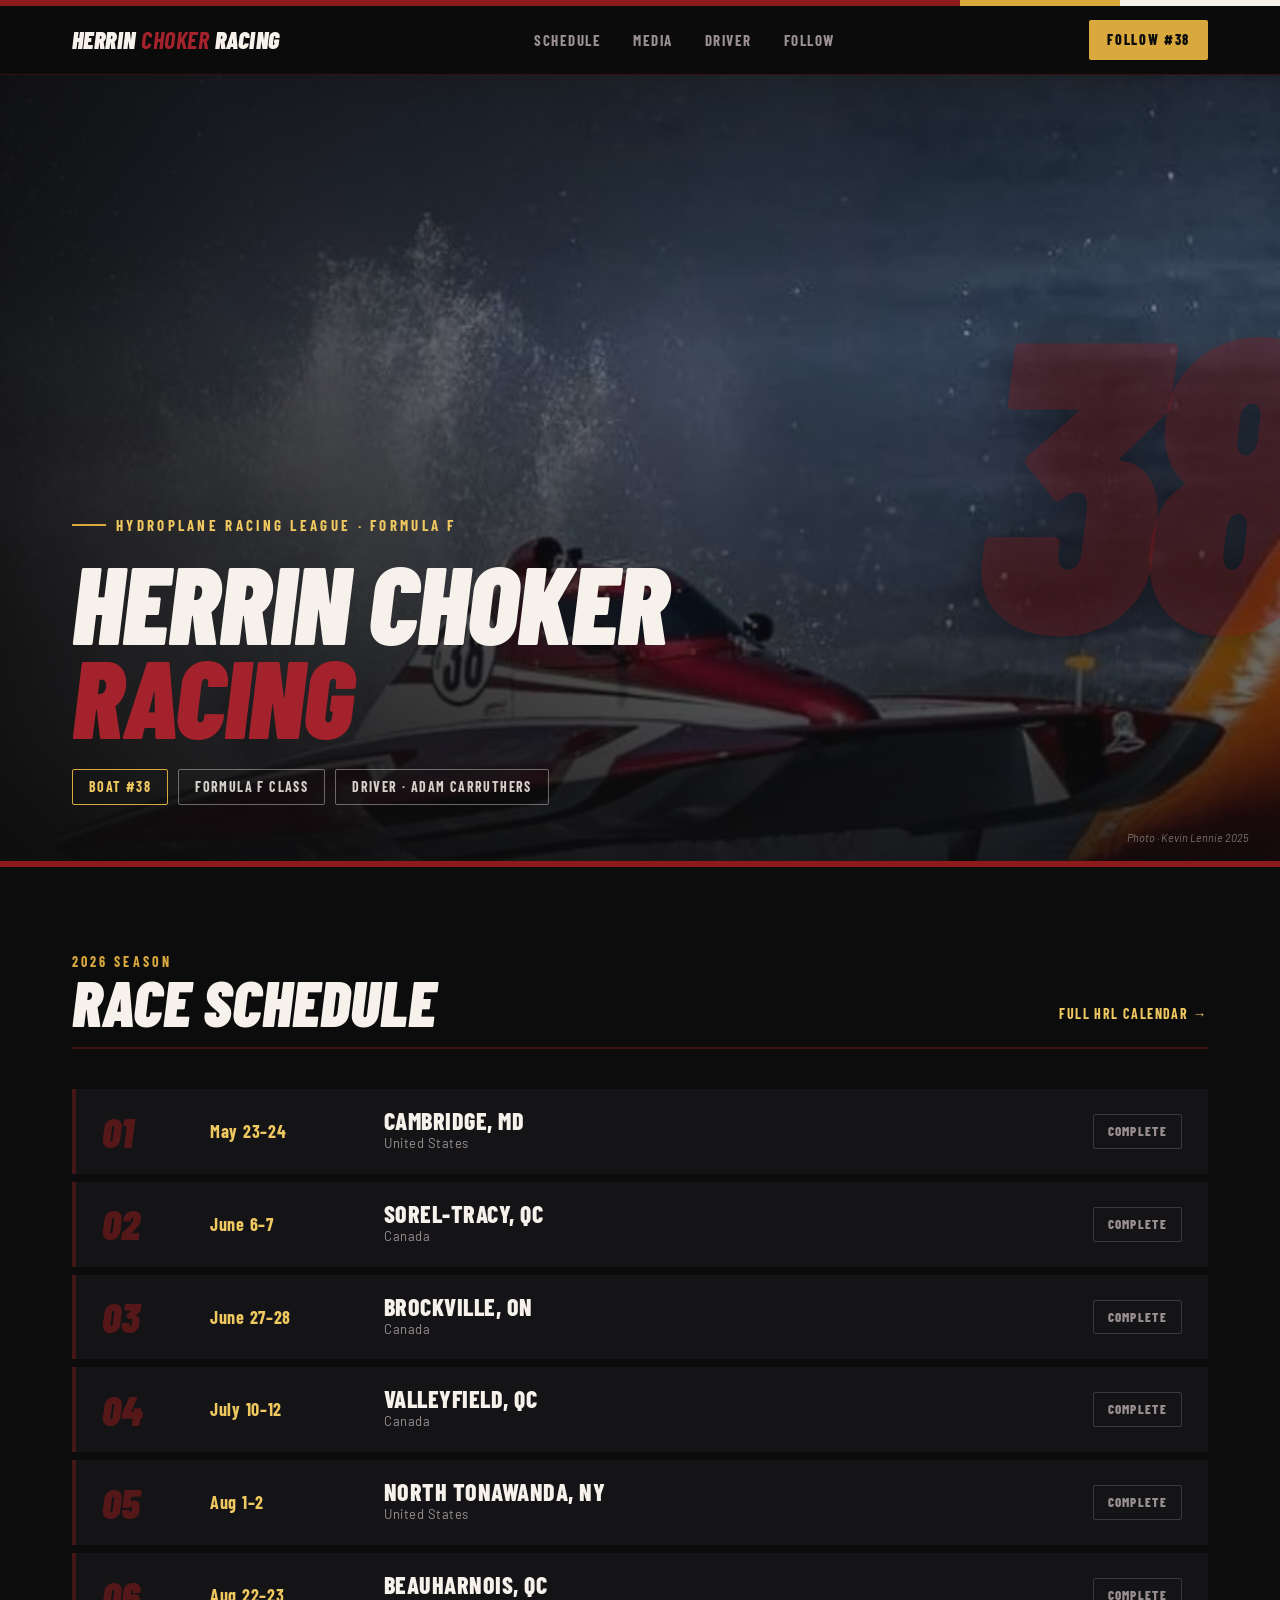
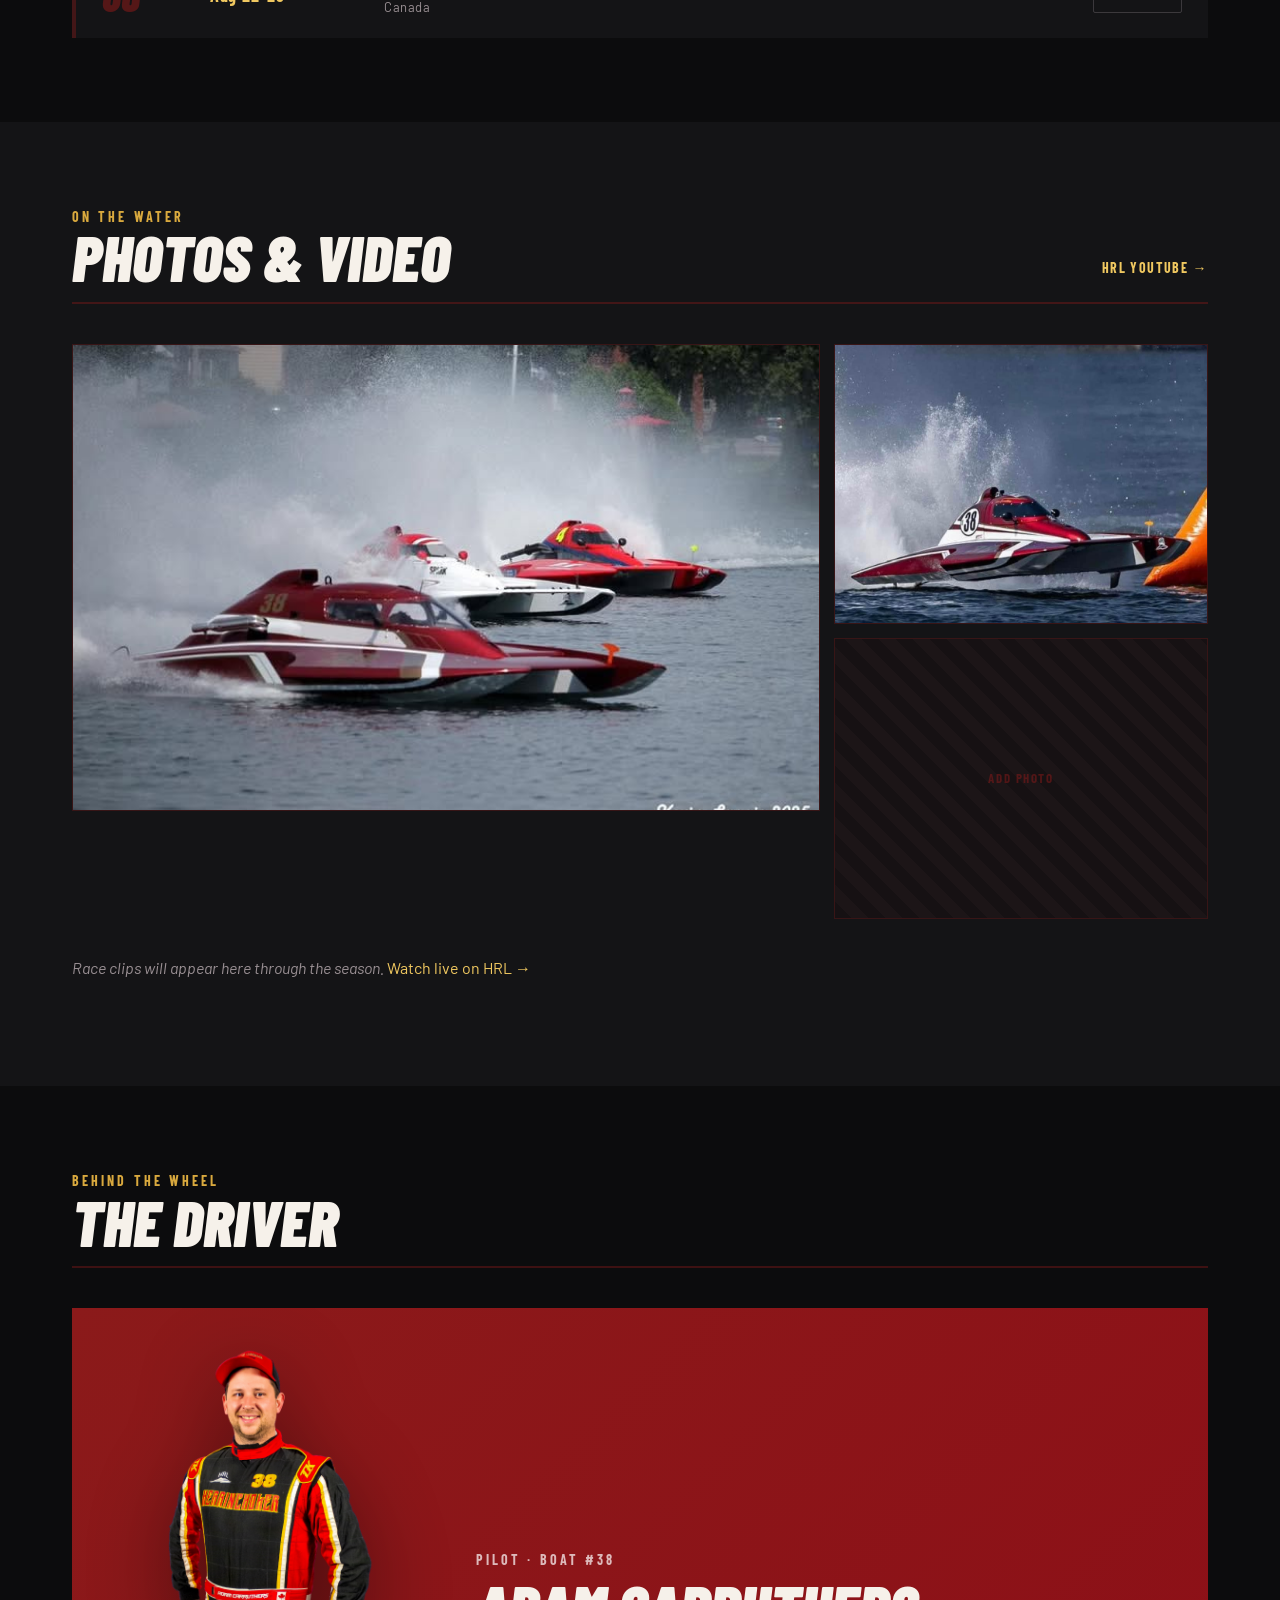
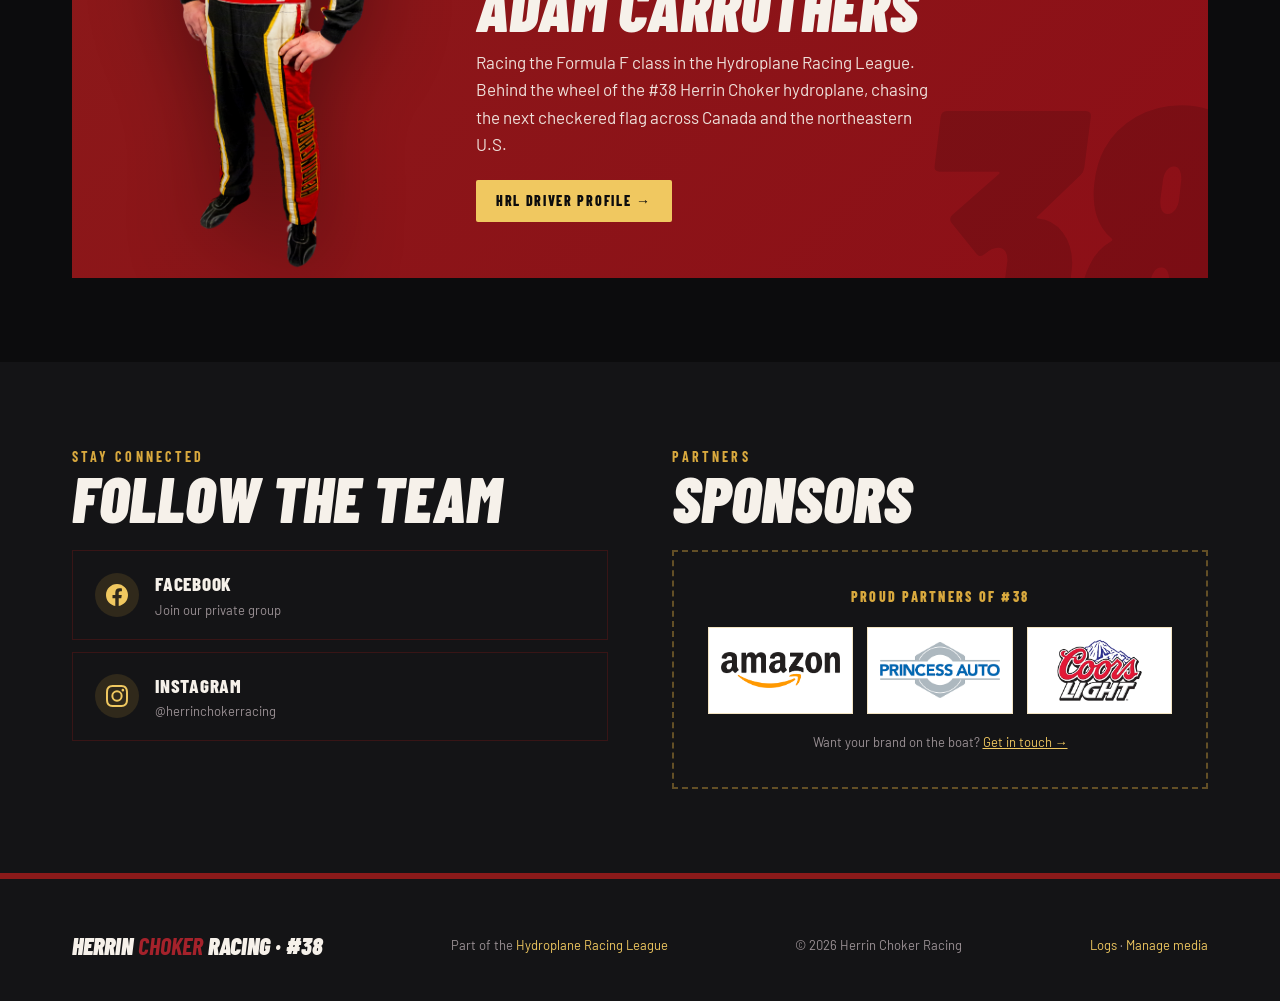
==== commit 0de960db: "Use official sponsor logo files instead of SVG approximations Replace the hand-drawn SVG wordmarks w" ====
--- a/index.html
+++ b/index.html
@@ -189,23 +189,13 @@
           <div class="sk">Proud Partners of #38</div>
           <div class="sponsor-slots">
             <a class="slot filled" href="https://www.amazon.ca" target="_blank" rel="noopener" title="Amazon">
-              <svg viewBox="0 0 240 80" xmlns="http://www.w3.org/2000/svg" role="img" aria-label="Amazon">
-                <text x="120" y="48" text-anchor="middle" font-family="Barlow,Arial,sans-serif" font-weight="700" font-size="44" fill="#131921" letter-spacing="-1">amazon</text>
-                <path d="M56 58 Q 120 80 184 54" fill="none" stroke="#FF9900" stroke-width="6" stroke-linecap="round"/>
-                <path d="M192 50.5 L185.5 58 L182 50 Z" fill="#FF9900"/>
-              </svg>
+              <img src="images/sponsors/amazon.png" alt="Amazon" loading="lazy">
             </a>
             <a class="slot filled" href="https://www.princessauto.com" target="_blank" rel="noopener" title="Princess Auto">
-              <svg viewBox="0 0 240 80" xmlns="http://www.w3.org/2000/svg" role="img" aria-label="Princess Auto">
-                <text x="120" y="52" text-anchor="middle" font-family="'Barlow Condensed',Arial,sans-serif" font-weight="800" font-style="italic" font-size="34" fill="#DA291C" letter-spacing="1">PRINCESS AUTO</text>
-              </svg>
+              <img src="images/sponsors/princess-auto.png" alt="Princess Auto" loading="lazy">
             </a>
             <a class="slot filled" href="https://www.coorslight.ca" target="_blank" rel="noopener" title="Coors Light">
-              <svg viewBox="0 0 240 80" xmlns="http://www.w3.org/2000/svg" role="img" aria-label="Coors Light">
-                <path d="M85 38 L113 8 L141 38 Z" fill="#9CC3E5"/>
-                <path d="M108 38 L130 14 L152 38 Z" fill="#1F5CA9"/>
-                <text x="120" y="68" text-anchor="middle" font-family="Barlow,Arial,sans-serif" font-weight="700" font-size="26" fill="#0F2A4A" letter-spacing=".5">Coors Light</text>
-              </svg>
+              <img src="images/sponsors/coors-light.png" alt="Coors Light" loading="lazy">
             </a>
           </div>
           <p class="sp-note">Want your brand on the boat? <a href="#follow">Get in touch →</a></p>
--- a/css/style.css
+++ b/css/style.css
@@ -163,9 +163,9 @@
 .sponsor-box .sk{font-family:'Barlow Condensed',sans-serif;font-weight:800;letter-spacing:.16em;text-transform:uppercase;color:var(--gold);font-size:14px;margin-bottom:18px;}
 .sponsor-slots{display:grid;grid-template-columns:repeat(3,1fr);gap:14px;}
 .slot{aspect-ratio:5/3;background:repeating-linear-gradient(45deg,#161113,#161113 10px,#1c1517 10px,#1c1517 20px);display:flex;align-items:center;justify-content:center;font-family:'Barlow Condensed',sans-serif;font-size:12px;letter-spacing:.1em;text-transform:uppercase;color:rgba(217,169,62,.55);border:1px solid rgba(217,169,62,.18);}
-.slot.filled{background:var(--cream);border-color:rgba(217,169,62,.3);padding:10px 12px;text-decoration:none;transition:transform .15s,border-color .15s;}
+.slot.filled{background:#fff;border-color:rgba(217,169,62,.3);padding:10px 12px;text-decoration:none;transition:transform .15s,border-color .15s;}
 .slot.filled:hover{transform:translateY(-3px);border-color:var(--gold);}
-.slot.filled svg{width:100%;height:100%;}
+.slot.filled img{max-width:100%;max-height:100%;width:auto;height:auto;}
 .sponsor-box .sp-note{margin-top:18px;font-size:13px;color:var(--muted);}
 .sponsor-box .sp-note a{color:var(--gold-lt);}
 
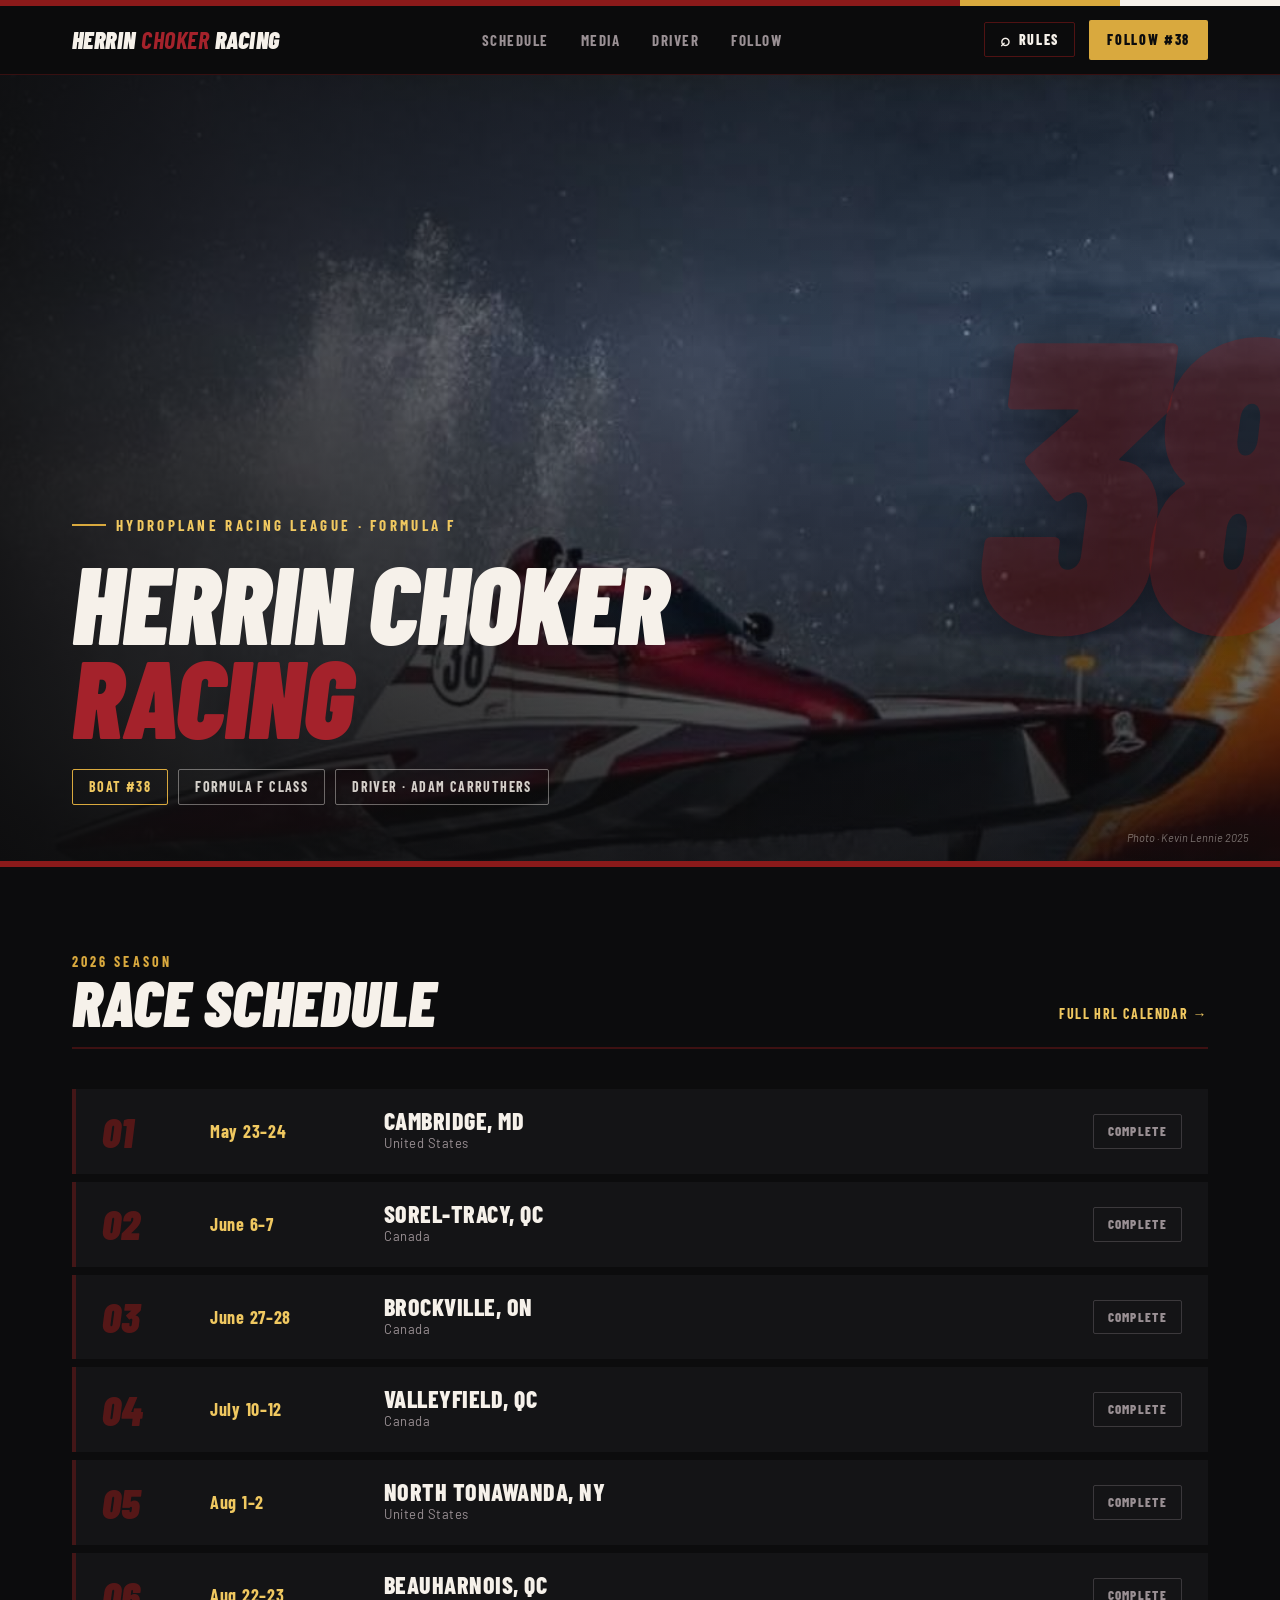
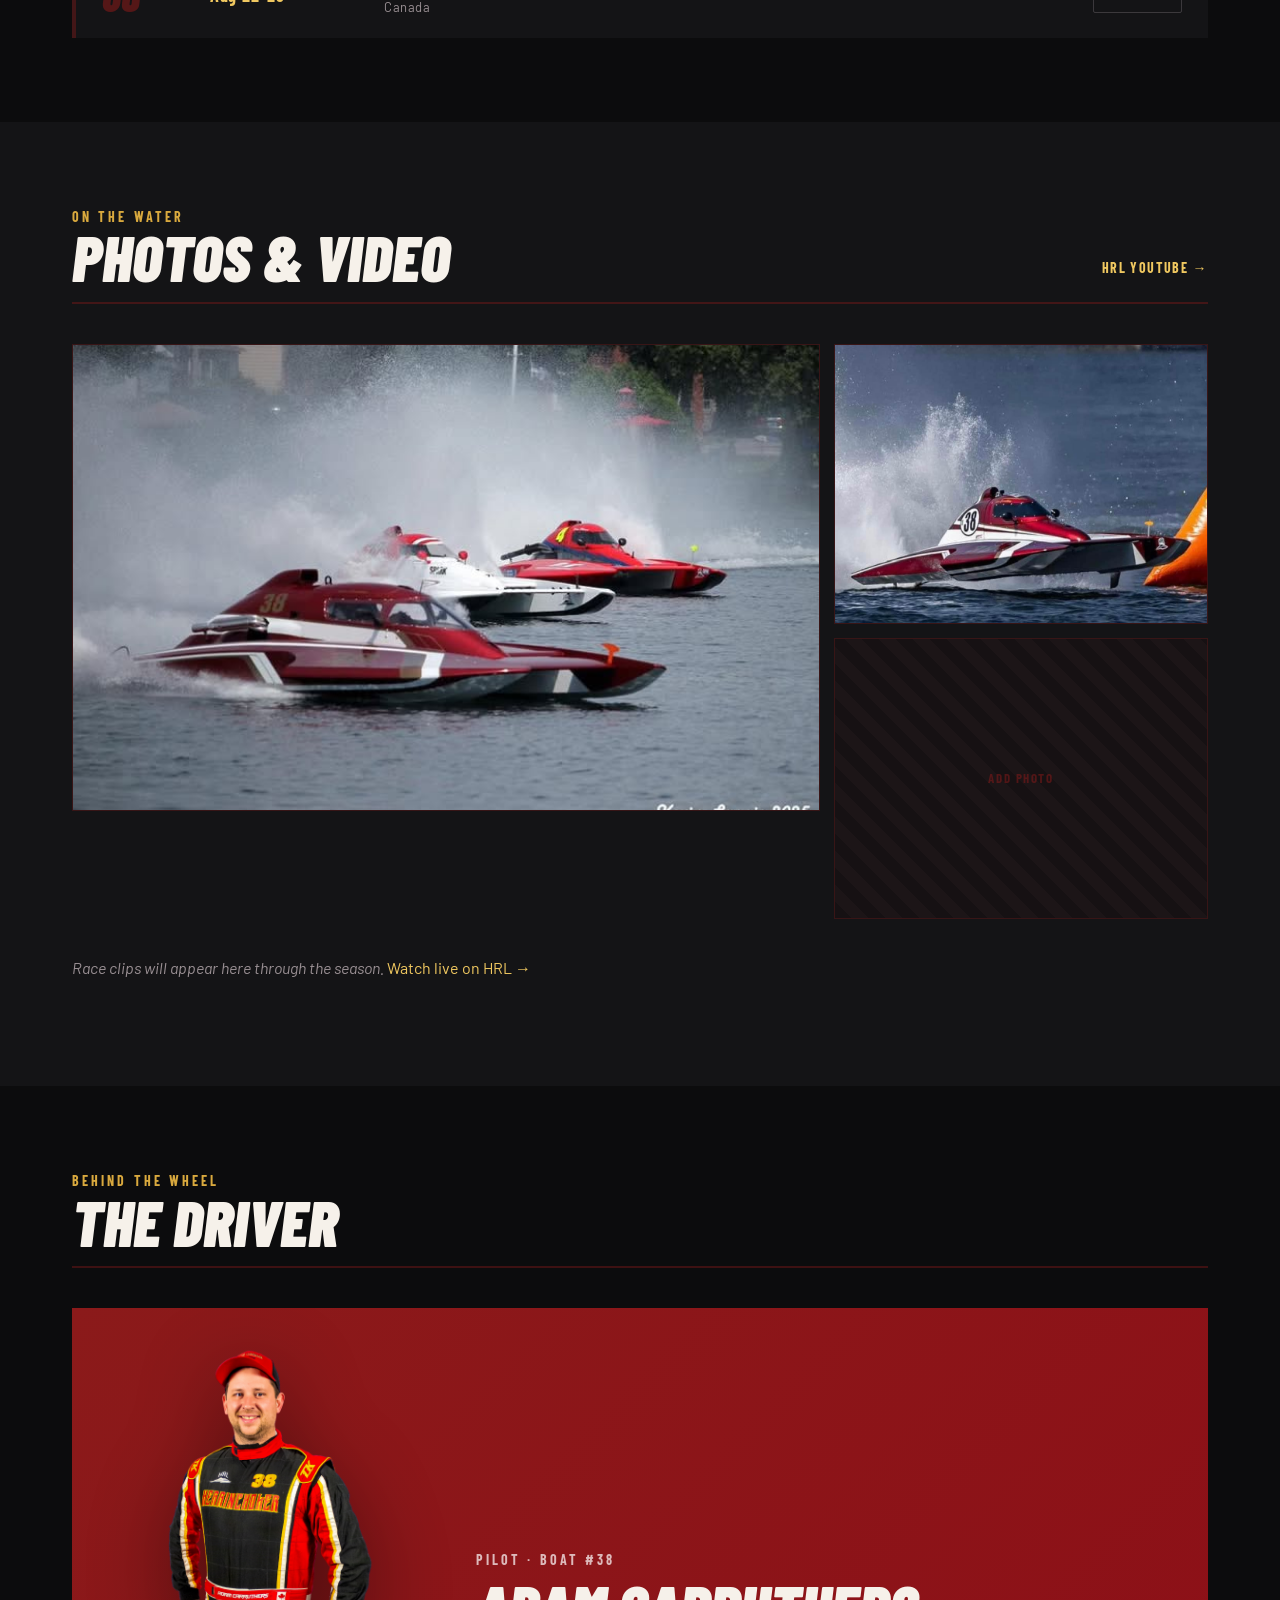
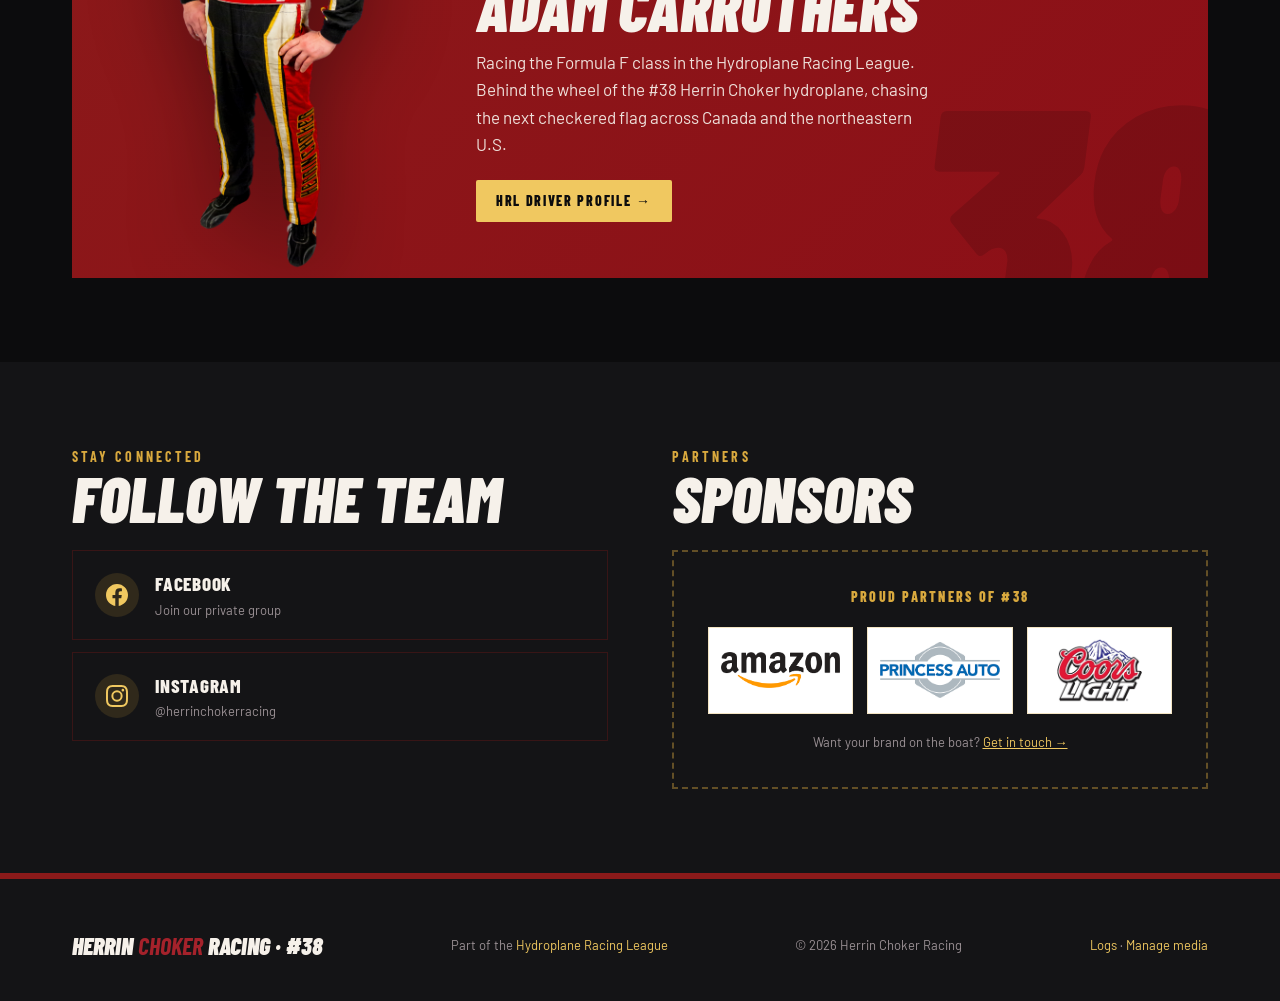
==== commit d26c5e00: "Add offline HRL rulebook search to the site and log app Parses the 2026 HRL rules + annexes PDFs int" ====
--- a/index.html
+++ b/index.html
@@ -9,6 +9,7 @@
 <link rel="preconnect" href="https://fonts.gstatic.com" crossorigin>
 <link href="https://fonts.googleapis.com/css2?family=Barlow+Condensed:ital,wght@0,400;0,600;0,700;0,800;0,900;1,700;1,900&family=Barlow:wght@400;500;600;700&display=swap" rel="stylesheet">
 <link rel="stylesheet" href="css/style.css">
+<link rel="stylesheet" href="css/rules-search.css">
 </head>
 <body>
 
@@ -24,6 +25,9 @@
       <li><a href="#follow">Follow</a></li>
     </ul>
     <div class="nav-right">
+      <button class="nav-search" data-rules-search title="Search the HRL rulebook (Ctrl+K)" aria-label="Search the HRL rulebook">
+        <span class="ns-icon" aria-hidden="true">⌕</span><span class="ns-label">Rules</span>
+      </button>
       <a href="#follow" class="nav-cta">Follow #38</a>
       <button class="nav-burger" aria-label="Menu" aria-expanded="false">
         <span></span><span></span><span></span>
@@ -215,5 +219,6 @@
 </footer>
 
 <script src="js/main.js" defer></script>
+<script src="js/rules-search.js" defer></script>
 </body>
 </html>
--- a/css/style.css
+++ b/css/style.css
@@ -33,6 +33,10 @@
 .nav-links a:hover{color:var(--gold-lt);}
 .nav-right{display:flex;align-items:center;gap:14px;}
 .nav-cta{font-family:'Barlow Condensed',sans-serif;font-weight:800;font-size:14px;letter-spacing:.12em;text-transform:uppercase;color:var(--black);background:var(--gold);padding:9px 18px;border-radius:2px;text-decoration:none;}
+/* rulebook search — stays visible on phones, it's the one nav item wanted trackside */
+.nav-search{display:inline-flex;align-items:center;gap:7px;font-family:'Barlow Condensed',sans-serif;font-weight:800;font-size:14px;letter-spacing:.12em;text-transform:uppercase;color:var(--cream);background:none;border:1px solid rgba(139,26,26,.55);padding:8px 15px;border-radius:2px;cursor:pointer;transition:border-color .15s,color .15s;}
+.nav-search:hover{border-color:var(--gold);color:var(--gold-lt);}
+.nav-search .ns-icon{font-size:17px;line-height:1;}
 
 /* ── HAMBURGER ── */
 .nav-burger{display:none;flex-direction:column;justify-content:center;gap:5px;background:none;border:none;cursor:pointer;padding:4px 2px;flex-shrink:0;}
@@ -162,10 +166,12 @@
 .sponsor-box{border:2px dashed rgba(217,169,62,.4);padding:34px;text-align:center;}
 .sponsor-box .sk{font-family:'Barlow Condensed',sans-serif;font-weight:800;letter-spacing:.16em;text-transform:uppercase;color:var(--gold);font-size:14px;margin-bottom:18px;}
 .sponsor-slots{display:grid;grid-template-columns:repeat(3,1fr);gap:14px;}
-.slot{aspect-ratio:5/3;background:repeating-linear-gradient(45deg,#161113,#161113 10px,#1c1517 10px,#1c1517 20px);display:flex;align-items:center;justify-content:center;font-family:'Barlow Condensed',sans-serif;font-size:12px;letter-spacing:.1em;text-transform:uppercase;color:rgba(217,169,62,.55);border:1px solid rgba(217,169,62,.18);}
-.slot.filled{background:#fff;border-color:rgba(217,169,62,.3);padding:10px 12px;text-decoration:none;transition:transform .15s,border-color .15s;}
+.slot{aspect-ratio:5/3;background:repeating-linear-gradient(45deg,#161113,#161113 10px,#1c1517 10px,#1c1517 20px);display:flex;align-items:center;justify-content:center;overflow:hidden;font-family:'Barlow Condensed',sans-serif;font-size:12px;letter-spacing:.1em;text-transform:uppercase;color:rgba(217,169,62,.55);border:1px solid rgba(217,169,62,.18);}
+/* block + object-fit, not flex centering: iOS Safari won't shrink an image
+   flex item below its intrinsic width, which blew the logos out of the chips */
+.slot.filled{display:block;background:#fff;border-color:rgba(217,169,62,.3);padding:10px 12px;text-decoration:none;transition:transform .15s,border-color .15s;}
 .slot.filled:hover{transform:translateY(-3px);border-color:var(--gold);}
-.slot.filled img{max-width:100%;max-height:100%;width:auto;height:auto;}
+.slot.filled img{width:100%;height:100%;object-fit:contain;}
 .sponsor-box .sp-note{margin-top:18px;font-size:13px;color:var(--muted);}
 .sponsor-box .sp-note a{color:var(--gold-lt);}
 
@@ -181,6 +187,9 @@
   .nav-links{display:none;}
   .nav-cta{display:none;}
   .nav-burger{display:flex;}
+  .nav-search{padding:11px 13px;}          /* bigger tap target for the pits */
+  .nav-search .ns-icon{font-size:19px;}
+  .nav-search .ns-label{display:none;}
   nav.nav-open .nav-links{
     display:flex;flex-direction:column;position:absolute;top:68px;left:0;right:0;
     background:rgba(12,12,13,.97);backdrop-filter:blur(12px);
--- a/css/rules-search.css
+++ b/css/rules-search.css
@@ -0,0 +1,290 @@
+/* ────────────────────────────────────────────────────────────────────────────
+   HRL rule search panel. Loaded by both the team site and the log app, so all
+   colour comes from a small set of --hrls-* variables set per skin:
+
+     [data-hrls-skin="site"]  maroon / gold, matches css/style.css
+     [data-hrls-skin="log"]   inherits the log app's theme vars, so it follows
+                              the light / dark toggle for free
+   ──────────────────────────────────────────────────────────────────────────── */
+
+.hrls[data-hrls-skin="site"] {
+  --hrls-bg: #141013;
+  --hrls-panel: #1c1518;
+  --hrls-ink: #f6f1ea;
+  --hrls-muted: #a2939a;
+  --hrls-line: rgba(139, 26, 26, .38);
+  --hrls-accent: #d9a93e;
+  --hrls-accent-ink: #0c0c0d;
+  --hrls-hot: #a4222b;
+  --hrls-mark: rgba(217, 169, 62, .3);
+  --hrls-chip: rgba(255, 255, 255, .05);
+  --hrls-radius: 3px;
+  --hrls-font: 'Barlow', system-ui, sans-serif;
+  --hrls-cond: 'Barlow Condensed', system-ui, sans-serif;
+}
+
+.hrls[data-hrls-skin="log"] {
+  --hrls-bg: var(--bg, #0b0b0d);
+  --hrls-panel: var(--bg2, #121214);
+  --hrls-ink: var(--ink, #ecedf0);
+  --hrls-muted: var(--muted, #9a9aa3);
+  --hrls-line: var(--panel-bd, rgba(255, 255, 255, .08));
+  --hrls-accent: var(--accent, #e2231a);
+  --hrls-accent-ink: #fff;
+  --hrls-hot: var(--accent, #e2231a);
+  --hrls-mark: rgba(var(--accent-rgb, 226, 35, 26), .28);
+  --hrls-chip: var(--panel, rgba(255, 255, 255, .035));
+  --hrls-radius: 10px;
+  --hrls-font: inherit;
+  --hrls-cond: inherit;
+}
+
+html.hrls-open { overflow: hidden; }
+
+.hrls { position: fixed; inset: 0; z-index: 999; font-family: var(--hrls-font); }
+.hrls[hidden] { display: none; }
+
+.hrls-backdrop {
+  position: absolute; inset: 0;
+  background: rgba(6, 3, 4, .74);
+  backdrop-filter: blur(3px);
+}
+
+.hrls-panel {
+  position: relative;
+  width: min(860px, 100%);
+  margin: min(6vh, 60px) auto 0;
+  max-height: min(84vh, 100% - 80px);
+  display: flex; flex-direction: column;
+  background: var(--hrls-panel);
+  color: var(--hrls-ink);
+  border: 1px solid var(--hrls-line);
+  border-radius: var(--hrls-radius);
+  box-shadow: 0 24px 70px rgba(0, 0, 0, .6);
+  overflow: hidden;
+}
+
+/* ── header ── */
+.hrls-head { padding: 14px 16px 10px; border-bottom: 1px solid var(--hrls-line); }
+.hrls-searchrow { display: flex; align-items: center; gap: 10px; }
+.hrls-icon { font-size: 21px; color: var(--hrls-accent); line-height: 1; }
+
+.hrls-input {
+  flex: 1; min-width: 0;
+  background: transparent; border: none; outline: none;
+  color: var(--hrls-ink);
+  font: 600 19px/1.3 var(--hrls-font);
+  padding: 6px 0;
+}
+.hrls-input::placeholder { color: var(--hrls-muted); font-weight: 400; }
+.hrls-input::-webkit-search-cancel-button { filter: invert(.6); }
+
+.hrls-close {
+  background: none; border: none; cursor: pointer; padding: 6px 8px;
+  color: var(--hrls-muted); font-size: 15px; line-height: 1; border-radius: 4px;
+}
+.hrls-close:hover { color: var(--hrls-ink); background: var(--hrls-chip); }
+
+.hrls-controls {
+  display: flex; align-items: center; gap: 10px;
+  margin-top: 10px; flex-wrap: wrap;
+}
+.hrls-quick { display: flex; gap: 6px; flex-wrap: wrap; flex: 1; }
+
+.hrls-chip {
+  background: var(--hrls-chip);
+  border: 1px solid var(--hrls-line);
+  color: var(--hrls-muted);
+  border-radius: 999px;
+  padding: 5px 12px;
+  font: 600 12px/1 var(--hrls-font);
+  letter-spacing: .04em;
+  cursor: pointer;
+}
+.hrls-chip:hover { color: var(--hrls-ink); border-color: var(--hrls-accent); }
+
+.hrls-toggle {
+  display: flex; align-items: center; gap: 6px;
+  font-size: 12px; color: var(--hrls-muted); cursor: pointer; white-space: nowrap;
+}
+.hrls-toggle input { accent-color: var(--hrls-accent); cursor: pointer; }
+
+.hrls-status {
+  padding: 7px 16px; font-size: 11.5px; letter-spacing: .06em;
+  text-transform: uppercase; color: var(--hrls-muted);
+  border-bottom: 1px solid var(--hrls-line);
+}
+.hrls-status:empty { display: none; }
+
+/* ── results ── */
+.hrls-list { overflow-y: auto; -webkit-overflow-scrolling: touch; padding: 6px 0 10px; }
+.hrls-list:focus { outline: none; }
+
+.hrls-empty { padding: 34px 22px; color: var(--hrls-muted); text-align: center; font-size: 14px; }
+.hrls-empty code {
+  background: var(--hrls-chip); border-radius: 3px; padding: 1px 5px;
+  font-size: 12.5px; color: var(--hrls-ink);
+}
+
+.hrls-hit {
+  display: block; width: 100%; text-align: left;
+  padding: 12px 16px;
+  border-bottom: 1px solid var(--hrls-line);
+  cursor: pointer;
+}
+.hrls-hit:hover, .hrls-hit:focus { background: var(--hrls-chip); outline: none; }
+.hrls-hit:focus-visible { box-shadow: inset 3px 0 0 var(--hrls-accent); }
+.hrls-hit.is-open { background: var(--hrls-chip); cursor: default; }
+
+.hrls-hit-top { display: flex; align-items: baseline; gap: 9px; flex-wrap: wrap; }
+
+.hrls-num {
+  font: 800 13px/1.3 var(--hrls-cond);
+  letter-spacing: .06em;
+  color: var(--hrls-accent-ink);
+  background: var(--hrls-accent);
+  padding: 2px 7px;
+  border-radius: 3px;
+  white-space: nowrap;
+  flex-shrink: 0;
+}
+.hrls-pcode { background: var(--hrls-hot); color: #fff; }
+
+.hrls-title { font-weight: 700; font-size: 15px; line-height: 1.35; }
+
+.hrls-tag {
+  font-size: 10.5px; letter-spacing: .06em; text-transform: uppercase;
+  color: var(--hrls-muted); border: 1px solid var(--hrls-line);
+  border-radius: 999px; padding: 1px 7px;
+}
+.hrls-tag.is-ours { color: var(--hrls-accent); border-color: var(--hrls-accent); }
+
+.hrls-answer {
+  margin: 7px 0 0; font-size: 13.5px; line-height: 1.55; color: var(--hrls-ink);
+}
+.hrls-answer.is-ourline {
+  white-space: pre-wrap;
+  border-left: 2px solid var(--hrls-accent);
+  padding-left: 10px;
+}
+.hrls-ourbadge {
+  display: inline-block; margin-right: 7px;
+  font: 800 10px/1 var(--hrls-cond); letter-spacing: .1em; text-transform: uppercase;
+  color: var(--hrls-accent);
+}
+
+.hrls-snippet {
+  margin: 5px 0 0; font-size: 13px; line-height: 1.5; color: var(--hrls-muted);
+}
+.hrls-hit mark {
+  background: var(--hrls-mark); color: inherit; border-radius: 2px; padding: 0 1px;
+}
+
+.hrls-where {
+  margin-top: 7px; font-size: 10.5px; letter-spacing: .07em; text-transform: uppercase;
+  color: var(--hrls-muted); opacity: .8;
+}
+
+/* ── expanded body ── */
+.hrls-body { margin-top: 10px; }
+.hrls-pre, .hrls-seg pre {
+  margin: 0; white-space: pre-wrap; word-wrap: break-word;
+  font: 400 13.5px/1.6 var(--hrls-font);
+  color: var(--hrls-ink);
+}
+.hrls-note {
+  margin: 0 0 9px; font-size: 12px; line-height: 1.5;
+  color: var(--hrls-muted); font-style: italic;
+}
+
+.hrls-seg { margin: 9px 0; padding-left: 10px; border-left: 2px solid var(--hrls-line); }
+.hrls-seg.is-ours { border-left-color: var(--hrls-accent); }
+.hrls-seg-label {
+  display: block; margin-bottom: 3px;
+  font: 800 10px/1 var(--hrls-cond); letter-spacing: .1em; text-transform: uppercase;
+  color: var(--hrls-muted);
+}
+.hrls-seg.is-ours .hrls-seg-label { color: var(--hrls-accent); }
+
+.hrls-others { margin-top: 10px; }
+.hrls-others summary {
+  cursor: pointer; font-size: 12px; color: var(--hrls-muted);
+  letter-spacing: .04em; padding: 4px 0;
+}
+.hrls-others summary:hover { color: var(--hrls-ink); }
+.hrls-others[open] summary { margin-bottom: 4px; }
+
+.hrls-refs { display: flex; flex-wrap: wrap; gap: 6px; margin-top: 11px; }
+.hrls-ref {
+  background: var(--hrls-chip); border: 1px solid var(--hrls-line);
+  color: var(--hrls-ink); border-radius: 999px; padding: 3px 10px;
+  font: 600 11.5px/1.3 var(--hrls-font); cursor: pointer;
+}
+.hrls-ref:hover { border-color: var(--hrls-accent); color: var(--hrls-accent); }
+
+.hrls-src {
+  margin-top: 10px; font-size: 11px; color: var(--hrls-muted);
+  padding-top: 8px; border-top: 1px dashed var(--hrls-line);
+}
+
+/* ── other-class divider ── */
+.hrls-divider {
+  display: flex; align-items: center; gap: 10px;
+  padding: 16px 16px 8px;
+}
+.hrls-divider span {
+  font: 800 10.5px/1 var(--hrls-cond); letter-spacing: .12em; text-transform: uppercase;
+  color: var(--hrls-muted); white-space: nowrap;
+}
+.hrls-divider::after {
+  content: ''; flex: 1; height: 1px; background: var(--hrls-line);
+}
+.hrls-hit.is-offclass { opacity: .62; }
+.hrls-hit.is-offclass:hover, .hrls-hit.is-offclass:focus, .hrls-hit.is-offclass.is-open {
+  opacity: 1;
+}
+
+/* ── footer / season stamp ── */
+.hrls-foot {
+  display: flex; align-items: center; gap: 10px;
+  padding: 10px 16px;
+  border-top: 1px solid var(--hrls-line);
+  font-size: 11.5px; line-height: 1.45; color: var(--hrls-muted);
+}
+.hrls-season {
+  flex-shrink: 0;
+  font: 800 10.5px/1 var(--hrls-cond); letter-spacing: .1em; text-transform: uppercase;
+  color: var(--hrls-accent-ink); background: var(--hrls-accent);
+  padding: 4px 8px; border-radius: 3px;
+}
+.hrls-season.is-stale { background: #b45309; color: #fff; }
+.hrls-foot:has(.is-stale) { color: #e0a355; }
+
+/* ── phones: full-screen sheet, bigger touch targets ── */
+@media (max-width: 640px) {
+  .hrls-panel {
+    margin: 0; width: 100%; max-height: 100%; height: 100%;
+    border: none; border-radius: 0;
+  }
+  .hrls-input { font-size: 16px; }        /* keeps iOS from zooming on focus */
+  .hrls-hit { padding: 13px 14px; }
+  .hrls-quick { overflow-x: auto; flex-wrap: nowrap; padding-bottom: 2px; }
+  .hrls-chip { white-space: nowrap; }
+  .hrls-foot { align-items: flex-start; flex-direction: column; gap: 6px; }
+}
+
+@media (prefers-reduced-motion: no-preference) {
+  .hrls-panel { animation: hrls-in .16s ease-out; }
+  @keyframes hrls-in {
+    from { opacity: 0; transform: translateY(-8px); }
+    to   { opacity: 1; transform: none; }
+  }
+  /* the phone layout is a full-screen sheet — fade it in, don't slide it,
+     or it reads as the whole screen shifting */
+  @media (max-width: 640px) {
+    @keyframes hrls-in {
+      from { opacity: 0; }
+      to   { opacity: 1; }
+    }
+  }
+}
